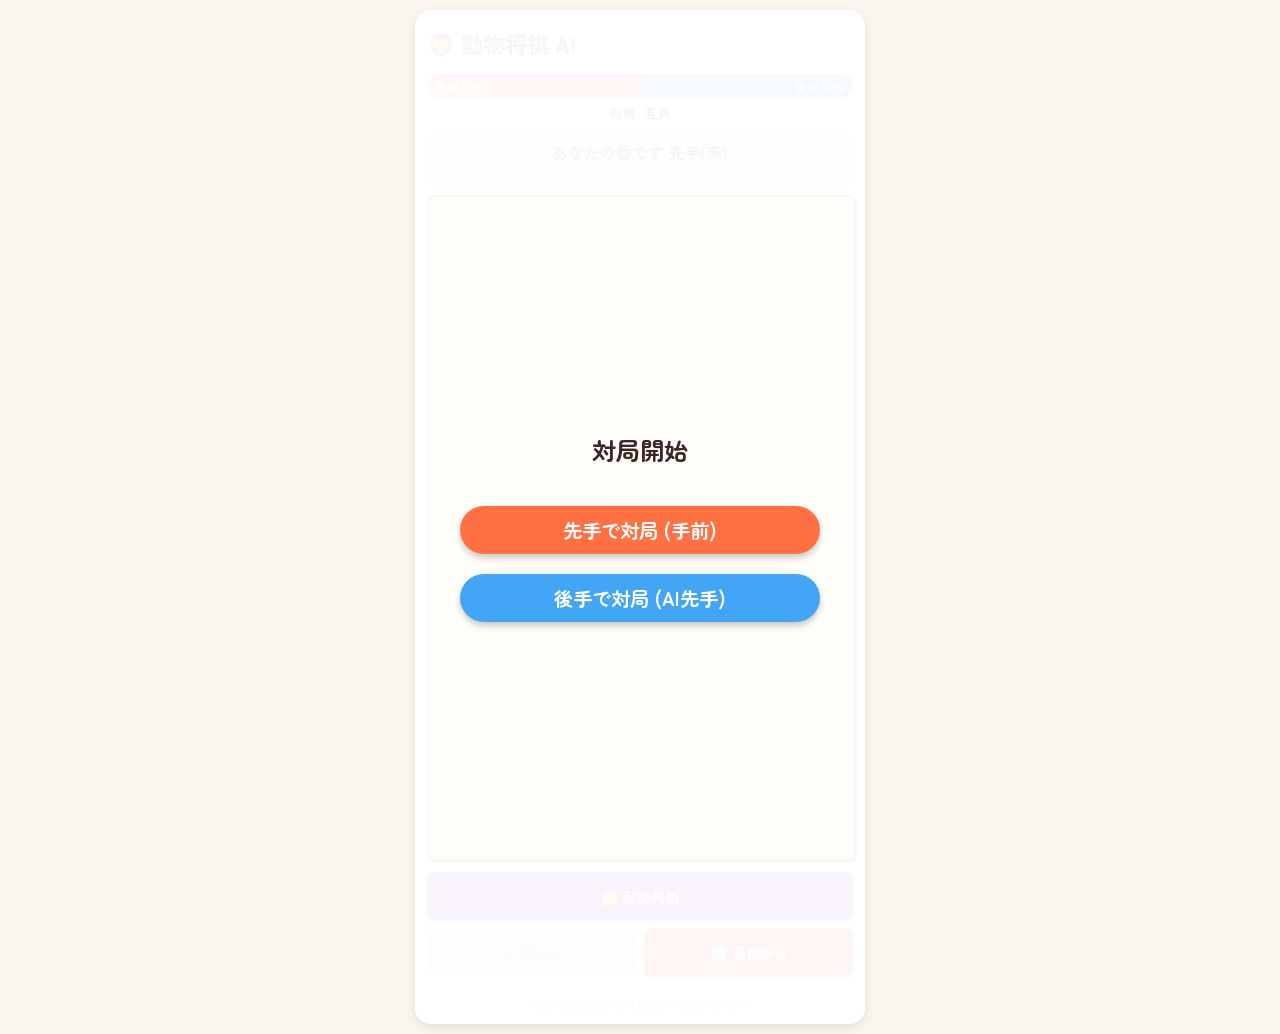
==== index.html @ 464c89fd "Rename doubutsu-shogi_v0 to index.html" ====
<!DOCTYPE html>
<html lang="ja">
<head>
    <meta charset="UTF-8">
    <meta name="viewport" content="width=device-width, initial-scale=1.0, maximum-scale=1.0, user-scalable=no">
    <title>動物将棋 AI (最適化版)</title>
    <link rel="preconnect" href="https://fonts.googleapis.com">
    <link rel="preconnect" href="https://fonts.gstatic.com" crossorigin>
    <link href="https://fonts.googleapis.com/css2?family=Zen+Maru+Gothic:wght@500;700&display=swap" rel="stylesheet">
    
    <style>
        :root {
            --bg-color: #faf7f0;
            --primary-color: #5d4037;
            --board-border: #8d6e63;
            --sente-color: #ff7043;
            --gote-color: #42a5f5;
        }

        body {
            font-family: 'Zen Maru Gothic', sans-serif;
            background-color: var(--bg-color);
            color: #3e2723;
            display: flex;
            flex-direction: column;
            align-items: center;
            justify-content: flex-start;
            min-height: 100vh;
            margin: 0;
            padding: 10px;
            box-sizing: border-box;
            user-select: none;
            -webkit-user-select: none;
            touch-action: manipulation;
            overscroll-behavior: none;
        }

        h1 {
            margin: 5px 0;
            font-size: 1.4rem;
            color: var(--primary-color);
            display: flex;
            align-items: center;
            gap: 0.5rem;
        }

        .app-container {
            position: relative;
            width: 100%;
            max-width: 450px;
            background: #fff;
            border-radius: 16px;
            box-shadow: 0 4px 12px rgba(0,0,0,0.1);
            padding: 12px;
            box-sizing: border-box;
            display: flex;
            flex-direction: column;
            gap: 10px;
        }

        /* スタート画面オーバーレイ */
        #start-screen {
            position: absolute;
            top: 0; left: 0; width: 100%; height: 100%;
            background: rgba(255, 255, 255, 0.95);
            z-index: 100;
            display: flex;
            flex-direction: column;
            align-items: center;
            justify-content: center;
            border-radius: 16px;
            gap: 20px;
        }
        .start-btn {
            width: 80%;
            padding: 15px;
            font-size: 1.2rem;
            border-radius: 30px;
            border: none;
            color: white;
            font-weight: bold;
            cursor: pointer;
            box-shadow: 0 4px 6px rgba(0,0,0,0.2);
            transition: transform 0.1s;
        }
        .start-btn:active { transform: scale(0.95); }
        .btn-sente { background: var(--sente-color); }
        .btn-gote { background: var(--gote-color); }

        /* 形勢バー */
        #eval-container {
            width: 100%; height: 24px; background: #eee;
            border-radius: 12px; overflow: hidden; display: flex;
            position: relative;
        }
        .eval-bar {
            height: 100%; display: flex; align-items: center;
            font-size: 0.75rem; font-weight: bold; color: #fff;
            transition: width 0.5s ease-out; padding: 0 8px;
            white-space: nowrap; overflow: hidden;
        }
        #bar-sente { background: var(--sente-color); width: 50%; justify-content: flex-start; }
        #bar-gote { background: var(--gote-color); width: 50%; justify-content: flex-end; }
        #eval-text { text-align: center; font-size: 0.85rem; font-weight: bold; color: var(--primary-color); margin-top: -5px; }

        /* ステータス */
        #status-box {
            background: #f5f5f5; padding: 6px; border-radius: 8px;
            text-align: center; border: 1px solid #e0e0e0;
        }
        #status-msg { font-size: 1rem; font-weight: bold; }
        #sub-msg { font-size: 0.75rem; color: #757575; min-height: 1.2em; }

        /* キャンバス */
        #canvas-wrapper {
            width: 100%;
            aspect-ratio: 450 / 700;
            position: relative;
            border-radius: 8px;
            overflow: hidden;
            border: 2px solid var(--board-border);
            background-color: #ffe082;
            touch-action: none;
        }
        canvas { width: 100%; height: 100%; display: block; touch-action: none; }

        /* コントロール */
        .controls { display: grid; grid-template-columns: 1fr 1fr; gap: 8px; }
        .controls-row { grid-column: 1 / -1; display: grid; grid-template-columns: 1fr 1fr; gap: 8px; }

        button {
            font-family: 'Zen Maru Gothic', sans-serif;
            border: none; border-radius: 8px; padding: 0; height: 48px;
            font-size: 0.9rem; font-weight: bold; color: white; cursor: pointer;
            box-shadow: 0 3px 0 rgba(0,0,0,0.2); transition: transform 0.1s;
            display: flex; align-items: center; justify-content: center;
        }
        button:active { transform: translateY(3px); box-shadow: none; }
        button:disabled { background-color: #cfd8dc !important; box-shadow: none !important; color: #90a4ae; cursor: not-allowed; transform: none; }

        .btn-analyze { background-color: #8e24aa; grid-column: 1 / -1; }
        .btn-undo { background-color: #00897b; }
        .btn-reset { background-color: #e53935; }
        .btn-turn { background-color: #fb8c00; }

        #footer { margin-top: 10px; font-size: 0.7rem; color: #9e9e9e; text-align: center; }
    </style>
</head>
<body>

<div class="app-container">
    <h1>🦁 動物将棋 AI</h1>

    <!-- スタート画面 -->
    <div id="start-screen">
        <h2>対局開始</h2>
        <button class="start-btn btn-sente" onclick="game.startGame(1)">先手で対局 (手前)</button>
        <button class="start-btn btn-gote" onclick="game.startGame(-1)">後手で対局 (AI先手)</button>
    </div>

    <!-- 形勢バー -->
    <div id="eval-container">
        <div id="bar-sente" class="eval-bar" style="width: 50%">先手 50%</div>
        <div id="bar-gote" class="eval-bar" style="width: 50%">後手 50%</div>
    </div>
    <div id="eval-text">形勢: 互角</div>

    <div id="status-box">
        <div id="status-msg">準備中...</div>
        <div id="sub-msg"></div>
    </div>

    <div id="canvas-wrapper">
        <canvas id="gameCanvas" width="450" height="700"></canvas>
    </div>

    <div class="controls">
        <button class="btn-analyze" id="btn-analyze" onclick="game.analyze()">🤔 形勢判断</button>
        <div class="controls-row">
            <button class="btn-undo" id="btn-undo" onclick="game.undo()">↩ 待った</button>
            <button class="btn-reset" id="btn-reset" onclick="game.showStartScreen()">🔄 最初から</button>
        </div>
    </div>

    <div id="footer">Optimaized Edition (TypedArray & Worker)</div>
</div>

<script>
/**
 * 動物将棋 AI & UI (Optimized Version)
 * - Uses Int8Array/Uint8Array for GameState to mimic C-like memory management.
 * - Runs MCTS in Web Worker.
 */

// --- 1. 定数・クラス定義 ---

const HIYOKO=1, KIRIN=2, ZOU=3, LION=4, NIWATORI=5;
const PIECE_NAMES = { 1: "ひ", 2: "き", 3: "ぞ", 4: "王", 5: "に" };
const PIECE_VALUES = { 1: 10, 2: 40, 3: 40, 4: 1000, 5: 50 };

// UI定数
const CELL_SIZE = 100;
const BOARD_OFFSET_X = 75;
const BOARD_OFFSET_Y = 150;
const COLORS = {
    SENTE_BASE: "#ff7043", SENTE_SHADOW: "#bf360c",
    GOTE_BASE: "#42a5f5", GOTE_SHADOW: "#0d47a1",
    BOARD_LIGHT: "#fff9c4", BOARD_DARK: "#fff176",
    SELECTED: "#ffee58", TEXT: "#3e2723"
};

// 駒の移動定義 (Staticに保持)
const DIRS = {
    1: [[-1, 0]], 
    2: [[-1, 0], [1, 0], [0, -1], [0, 1]],
    3: [[-1, -1], [-1, 1], [1, -1], [1, 1]],
    4: [[-1, -1], [-1, 0], [-1, 1], [0, -1], [0, 1], [1, -1], [1, 0], [1, 1]],
    5: [[-1, -1], [-1, 0], [-1, 1], [0, -1], [0, 1], [1, 0]]
};

class GameState {
    constructor(cloneSource = null) {
        if (cloneSource) {
            // 高速コピー: TypedArrayのsliceは高速
            this.board = cloneSource.board.slice(); 
            this.hands = cloneSource.hands.slice();
            this.turn = cloneSource.turn;
            this.moveCount = cloneSource.moveCount;
        } else {
            // 初期盤面
            this.board = new Int8Array([-2, -4, -3, 0, -1, 0, 0, 1, 0, 3, 4, 2]);
            // 持ち駒管理: Uint8Array(12)
            // index 1-5: 先手の駒(1-5)の枚数
            // index 7-11: 後手の駒(1-5)の枚数 (offset 6)
            this.hands = new Uint8Array(12); 
            this.turn = 1;
            this.moveCount = 0;
        }
    }

    clone() {
        return new GameState(this);
    }
    
    // UI互換用: 持ち駒をリスト形式で返す
    getHandsList(turn) {
        const list = [];
        const offset = turn === 1 ? 0 : 6;
        for (let k = 1; k <= 5; k++) {
            const count = this.hands[offset + k];
            for (let c = 0; c < count; c++) {
                list.push(k);
            }
        }
        return list;
    }

    getValidMoves() {
        const moves = [];
        const turn = this.turn;
        
        // 1. 盤上の駒の移動
        for (let i = 0; i < 12; i++) {
            const p = this.board[i];
            if (p * turn > 0) { // 自駒
                const kind = Math.abs(p);
                const dirs = DIRS[kind];
                for (let d of dirs) {
                    const r_dy = (turn === 1) ? d[0] : -d[0];
                    const r_dx = (turn === 1) ? d[1] : -d[1];
                    const cy = Math.floor(i / 3), cx = i % 3;
                    const ty = cy + r_dy, tx = cx + r_dx;
                    
                    if (ty >= 0 && ty < 4 && tx >= 0 && tx < 3) {
                        const ti = ty * 3 + tx;
                        const tp = this.board[ti];
                        if (tp === 0 || tp * turn < 0) { // 空 or 敵駒
                            let promote = false;
                            if (kind === HIYOKO) {
                                if ((turn === 1 && ty === 0) || (turn === -1 && ty === 3)) promote = true;
                            }
                            moves.push({ type: 'MOVE', src: i, dst: ti, promote: promote });
                        }
                    }
                }
            }
        }
        
        // 2. 持ち駒を打つ
        const offset = turn === 1 ? 0 : 6;
        let hasAnyHand = false;
        // まず持っている駒の種類を特定（ユニーク化不要）
        for (let k = 1; k <= 5; k++) {
            if (this.hands[offset + k] > 0) {
                // 空いているマスを探す
                for (let ei = 0; ei < 12; ei++) {
                    if (this.board[ei] === 0) {
                        // 禁じ手チェック
                        if (k === HIYOKO) {
                            const r = Math.floor(ei / 3);
                            if ((turn === 1 && r === 0) || (turn === -1 && r === 3)) continue;
                        }
                        moves.push({ type: 'DROP', src: k, dst: ei });
                    }
                }
            }
        }
        return moves;
    }

    makeMove(move) {
        const next = this.clone();
        const turn = next.turn;
        const myOffset = turn === 1 ? 0 : 6;
        
        if (move.type === 'MOVE') {
            const captured = next.board[move.dst];
            if (captured !== 0) {
                let k = Math.abs(captured);
                if (k === NIWATORI) k = HIYOKO;
                next.hands[myOffset + k]++; // 持ち駒追加
            }
            const p = next.board[move.src];
            next.board[move.dst] = move.promote ? (NIWATORI * turn) : p;
            next.board[move.src] = 0;
        } else {
            // DROP
            next.board[move.dst] = move.src * turn;
            next.hands[myOffset + move.src]--; // 持ち駒消費
        }
        
        next.turn *= -1;
        next.moveCount++;
        return next;
    }

    isGameOver() {
        // Int8Arrayにはincludesがないのでループ検索、またはArray.from不要の高速検索
        let sLion = -1, gLion = -1;
        for(let i=0; i<12; i++) {
            if (this.board[i] === 4) sLion = i;
            else if (this.board[i] === -4) gLion = i;
        }

        if (sLion === -1) return { over: true, winner: -1 };
        if (gLion === -1) return { over: true, winner: 1 };
        
        // トライルール判定
        if (sLion < 3) { // 先手トライ
            if (this.turn === 1) return { over: true, winner: 1 };
            if (!this.isAttacked(sLion, -1)) return { over: true, winner: 1 };
        }
        if (gLion >= 9) { // 後手トライ
            if (this.turn === -1) return { over: true, winner: -1 };
            if (!this.isAttacked(gLion, 1)) return { over: true, winner: -1 };
        }
        return { over: false, winner: 0 };
    }
    
    isAttacked(targetIdx, attackerTurn) {
        for (let i = 0; i < 12; i++) {
            const p = this.board[i];
            if (p * attackerTurn > 0) {
                const kind = Math.abs(p);
                const dirs = DIRS[kind];
                for (let d of dirs) {
                    const r_dy = (attackerTurn === 1) ? d[0] : -d[0];
                    const r_dx = (attackerTurn === 1) ? d[1] : -d[1];
                    const cy = Math.floor(i / 3), cx = i % 3;
                    const ty = cy + r_dy, tx = cx + r_dx;
                    if (ty >= 0 && ty < 4 && tx >= 0 && tx < 3) {
                        if ((ty * 3 + tx) === targetIdx) return true;
                    }
                }
            }
        }
        return false;
    }
}

class MCTSNode {
    constructor(state, parent=null, move=null) {
        this.state = state;
        this.parent = parent;
        this.move = move;
        this.children = [];
        this.wins = 0.0;
        this.visits = 0;
        this.untriedMoves = state.getValidMoves();
    }
    ucb(totalVisits) {
        if (this.visits === 0) return Infinity;
        return (this.wins / this.visits) + 1.41 * Math.sqrt(Math.log(totalVisits) / this.visits);
    }
}


// --- 2. Workerスクリプト ---
const WORKER_SCRIPT = `
// 定数
const HIYOKO=${HIYOKO}, KIRIN=${KIRIN}, ZOU=${ZOU}, LION=${LION}, NIWATORI=${NIWATORI};
const PIECE_VALUES = ${JSON.stringify(PIECE_VALUES)};
const DIRS = ${JSON.stringify(DIRS)};

// クラス定義埋め込み
${GameState.toString()}
${MCTSNode.toString()}

let currentSessionId = 0;

self.onmessage = function(e) {
    const data = e.data;
    if (data.type === 'START') {
        const { rootBoard, rootHands, rootTurn, durationSec, sessionId } = data;
        currentSessionId = sessionId;
        
        const rootState = new GameState();
        rootState.board = rootBoard; // TypedArrayはtransferable対応なら速いが、コピーでも十分
        rootState.hands = rootHands;
        rootState.turn = rootTurn;
        
        search(rootState, durationSec, sessionId);
    } else if (data.type === 'CANCEL') {
        currentSessionId = -1;
    }
};

function search(rootState, durationSec, sessionId) {
    try {
        const root = new MCTSNode(rootState);
        const startTime = performance.now();
        const endTime = startTime + durationSec * 1000;
        let sims = 0;

        function runLoop() {
            if (currentSessionId !== sessionId) return;

            const now = performance.now();
            if (now >= endTime) {
                finalize(root, sims);
                return;
            }

            const BATCH_SIZE = 500; 
            for(let i=0; i<BATCH_SIZE; i++) {
                step(root);
                sims++;
            }

            if (sims % 5000 === 0) {
                self.postMessage({ type: 'PROGRESS', sims });
            }
            setTimeout(runLoop, 0);
        }
        runLoop();

    } catch (e) {
        self.postMessage({ type: 'ERROR', msg: e.toString() });
    }
}

function step(root) {
    let node = root;
    // Selection
    while (node.untriedMoves.length === 0 && node.children.length > 0) {
        let best = node.children[0], maxUcb = -Infinity;
        const total = node.visits;
        for (let c of node.children) {
            const u = c.ucb(total);
            if (u > maxUcb) { maxUcb = u; best = c; }
        }
        node = best;
    }
    // Expansion
    if (node.untriedMoves.length > 0 && !node.state.isGameOver().over) {
        const idx = Math.floor(Math.random() * node.untriedMoves.length);
        const move = node.untriedMoves.splice(idx, 1)[0];
        const nextState = node.state.makeMove(move);
        const child = new MCTSNode(nextState, node, move);
        node.children.push(child);
        node = child;
    }
    // Simulation
    let curr = node.state.clone();
    let winner = 0;
    
    // シミュレーション高速化: オブジェクト生成を避ける
    for (let i = 0; i < 80; i++) {
        const res = curr.isGameOver();
        if (res.over) { winner = res.winner; break; }
        
        const moves = curr.getValidMoves();
        if (moves.length === 0) { winner = 0; break; }
        
        let bestM = moves[0];
        // 簡易評価による重み付け
        let candidates = [];
        let totalW = 0;
        
        for (let j = 0; j < moves.length; j++) {
            const m = moves[j];
            let w = 10;
            if (m.type === 'MOVE') {
                const target = curr.board[m.dst];
                if (target !== 0) w += PIECE_VALUES[Math.abs(target)];
                // トライ
                if (Math.abs(curr.board[m.src]) === LION) {
                     const ty = Math.floor(m.dst/3);
                     if ((curr.turn === 1 && ty === 0) || (curr.turn === -1 && ty === 3)) w += 2000;
                }
            }
            candidates.push({m, w});
            totalW += w;
        }

        let r = Math.random() * totalW;
        for (let c of candidates) {
            r -= c.w;
            if (r <= 0) {
                bestM = c.m;
                break;
            }
        }
        curr = curr.makeMove(bestM);
    }
    
    // Backpropagation
    let bp = node;
    while (bp) {
        bp.visits++;
        if (bp.parent) {
            const pTurn = bp.parent.state.turn;
            let reward = (winner === pTurn) ? 1.0 : (winner === 0 ? 0.5 : 0);
            bp.wins += reward;
        }
        bp = bp.parent;
    }
}

function finalize(root, sims) {
    let bestNode = null, maxV = -1, bestRate = 0.5;
    if (root.children) {
        for (let c of root.children) {
            if (c.visits > maxV) { maxV = c.visits; bestNode = c; bestRate = c.wins/c.visits; }
        }
    }
    self.postMessage({ 
        type: 'FINISH', 
        move: bestNode ? bestNode.move : null, 
        sims, 
        winRate: bestRate, 
        turn: root.state.turn 
    });
}
`;


// --- 3. Worker Manager ---
class WorkerAI {
    constructor() {
        const blob = new Blob([WORKER_SCRIPT], { type: "text/javascript" });
        this.worker = new Worker(URL.createObjectURL(blob));
        
        this.onProgress = null;
        this.onFinish = null;
        this.sessionId = 0;

        this.worker.onmessage = (e) => {
            const data = e.data;
            if (data.type === 'PROGRESS') {
                if (this.onProgress) this.onProgress(data.sims);
            } else if (data.type === 'FINISH') {
                if (this.onFinish) this.onFinish(data);
            } else if (data.type === 'ERROR') {
                console.error("Worker Error:", data.msg);
                if (this.onFinish) this.onFinish({ move: null, winRate: 0.5 });
            }
        };
    }

    search(gameState, durationSec, sessionId, onProgress, onFinish) {
        this.sessionId = sessionId;
        this.onProgress = onProgress;
        this.onFinish = onFinish;
        
        // Structured CloneでTypedArrayも効率的に転送
        const payload = {
            type: 'START',
            rootBoard: gameState.board,
            rootHands: gameState.hands,
            rootTurn: gameState.turn,
            durationSec: durationSec,
            sessionId: sessionId
        };
        this.worker.postMessage(payload);
    }

    cancel() {
        this.worker.postMessage({ type: 'CANCEL' });
    }
}

// --- 4. Main App ---
class App {
    constructor() {
        this.canvas = document.getElementById("gameCanvas");
        this.ctx = this.canvas.getContext("2d");
        this.statusEl = document.getElementById("status-msg");
        this.subMsgEl = document.getElementById("sub-msg");
        this.barSente = document.getElementById("bar-sente");
        this.barGote = document.getElementById("bar-gote");
        this.evalText = document.getElementById("eval-text");
        this.startScreen = document.getElementById("start-screen");

        this.ai = new WorkerAI();
        this.sessionId = 0;

        this.humanTurn = 1;
        this.gameState = new GameState();
        this.history = [];
        this.selected = null;
        this.isAiThinking = false;
        this.isAnalyzing = false;

        this.canvas.addEventListener("pointerdown", e => {
            e.preventDefault();
            this.handleInput(e);
        }, { passive: false });

        this.showStartScreen();
    }

    showStartScreen() {
        this.startScreen.style.display = "flex";
        this.ai.cancel();
        this.isAiThinking = false;
        this.isAnalyzing = false;
        this.updateStatus();
    }

    startGame(hTurn) {
        this.startScreen.style.display = "none";
        this.sessionId++;
        this.humanTurn = hTurn;
        this.gameState = new GameState();
        this.history = [];
        this.selected = null;
        this.isAiThinking = false;
        this.isAnalyzing = false;
        
        this.updateEval(0.5, 1);
        this.updateStatus();
        this.subMsgEl.innerText = "";
        this.draw();

        if (this.gameState.turn !== this.humanTurn) {
            this.startAi();
        }
    }

    handleInput(e) {
        if (this.isAiThinking || this.isAnalyzing || this.gameState.turn !== this.humanTurn) return;

        const rect = this.canvas.getBoundingClientRect();
        if (!rect || rect.width === 0) return;

        const scaleX = this.canvas.width / rect.width;
        const scaleY = this.canvas.height / rect.height;
        const ex = (e.clientX - rect.left) * scaleX;
        const ey = (e.clientY - rect.top) * scaleY;

        // Hand
        if (ey >= 580 && ey <= 650) {
            const hIdx = Math.floor((ex - 50) / 65);
            // UI用にリスト形式で取得
            const handsList = this.gameState.getHandsList(this.humanTurn);
            if (hIdx >= 0 && hIdx < handsList.length) {
                this.selected = { type: 'HAND', idx: hIdx, kind: handsList[hIdx] };
                this.draw();
                return;
            }
        }
        // Board
        const cDisp = Math.floor((ex - BOARD_OFFSET_X) / CELL_SIZE);
        const rDisp = Math.floor((ey - BOARD_OFFSET_Y) / CELL_SIZE);
        if (cDisp >= 0 && cDisp < 3 && rDisp >= 0 && rDisp < 4) {
            const logic = this.invTrans(rDisp, cDisp);
            const idx = logic.r * 3 + logic.c;
            const p = this.gameState.board[idx];

            if (p * this.humanTurn > 0) {
                this.selected = { type: 'BOARD', idx: idx, kind: Math.abs(p) };
                this.draw();
                return;
            }
            if (this.selected) {
                const move = this.getLegalMove(this.selected, idx);
                if (move) {
                    this.executeMove(move);
                } else {
                    this.selected = null;
                    this.draw();
                }
            }
        } else {
            this.selected = null;
            this.draw();
        }
    }

    getLegalMove(sel, dstIdx) {
        const moves = this.gameState.getValidMoves();
        if (sel.type === 'BOARD') {
            const pMove = moves.find(m => m.type==='MOVE' && m.src===sel.idx && m.dst===dstIdx && m.promote);
            if (pMove) return pMove;
            return moves.find(m => m.type==='MOVE' && m.src===sel.idx && m.dst===dstIdx && !m.promote);
        } else {
            return moves.find(m => m.type==='DROP' && m.src===sel.kind && m.dst===dstIdx);
        }
    }

    executeMove(move) {
        this.history.push(this.gameState.clone());
        this.gameState = this.gameState.makeMove(move);
        this.selected = null;
        this.draw();

        const over = this.gameState.isGameOver();
        if (over.over) {
            this.endGame(over.winner);
            return;
        }
        this.updateStatus();
        if (this.gameState.turn !== this.humanTurn) {
            this.startAi();
        }
    }

    startAi() {
        this.isAiThinking = true;
        this.updateStatus();
        const mySessionId = this.sessionId;
        
        this.ai.search(this.gameState, 5.0, mySessionId,
            (sims) => { 
                if(this.sessionId === mySessionId) this.subMsgEl.innerText = `読み筋: ${sims.toLocaleString()}手`; 
            },
            (res) => { 
                if(this.sessionId === mySessionId) this.onAiFinish(res); 
            }
        );
    }

    onAiFinish(res) {
        this.isAiThinking = false;
        this.updateEval(res.winRate, res.turn);
        
        if (!res.move) {
            alert("AIが手を生成できませんでした（投了）");
            this.updateStatus();
            return;
        }
        
        this.history.push(this.gameState.clone());
        this.gameState = this.gameState.makeMove(res.move);
        this.draw();
        
        const over = this.gameState.isGameOver();
        if (over.over) {
            this.endGame(over.winner);
        } else {
            this.updateStatus();
        }
    }

    analyze() {
        if (this.isAiThinking || this.isAnalyzing) return;
        this.isAnalyzing = true;
        this.updateStatus();
        const mySessionId = this.sessionId;
        
        this.ai.search(this.gameState, 3.0, mySessionId,
            (sims) => { if(this.sessionId === mySessionId) this.subMsgEl.innerText = `解析中: ${sims.toLocaleString()}`; },
            (res) => {
                if(this.sessionId === mySessionId) {
                    this.updateEval(res.winRate, res.turn);
                    this.isAnalyzing = false;
                    this.subMsgEl.innerText = `解析完了`;
                    this.updateStatus();
                }
            }
        );
    }

    undo() {
        if (this.isAiThinking || this.isAnalyzing || this.history.length === 0) return;
        this.ai.cancel();
        
        if (this.history.length >= 2) {
            this.history.pop();
            this.gameState = this.history.pop();
        } else if (this.history.length === 1) {
            this.gameState = this.history.pop();
        }
        this.selected = null;
        this.draw();
        
        if (this.gameState.turn !== this.humanTurn) {
            this.startAi();
        } else {
            this.isAiThinking = false;
            this.isAnalyzing = false;
            this.updateStatus();
            this.subMsgEl.innerText = "待ったしました";
        }
    }

    switchTurn() {
        if(confirm("手番を交代してリセットしますか？")) {
            this.startGame(this.humanTurn * -1);
        }
    }

    endGame(winner) {
        const msg = (winner === this.humanTurn) ? "あなたの勝ち！🎉" : "AIの勝ち...🤖";
        setTimeout(() => alert(msg), 100);
        this.statusEl.innerText = `終了: ${msg}`;
        this.isAiThinking = false;
        this.isAnalyzing = false;
        this.updateButtons();
    }

    updateStatus() {
        const t = this.humanTurn===1 ? "先手(赤)" : "後手(青)";
        if (this.isAiThinking) {
            this.statusEl.innerText = "AI思考中...";
            this.statusEl.style.color = "#e57373";
        } else if (this.isAnalyzing) {
            this.statusEl.innerText = "形勢判断中...";
            this.statusEl.style.color = "#ab47bc";
        } else {
            this.statusEl.innerText = `あなたの番です ${t}`;
            this.statusEl.style.color = "#333";
        }
        this.updateButtons();
    }

    updateButtons() {
        const d = this.isAiThinking || this.isAnalyzing;
        document.getElementById("btn-undo").disabled = d || this.history.length === 0;
        document.getElementById("btn-reset").disabled = d;
        document.getElementById("btn-analyze").disabled = d || (this.gameState.turn !== this.humanTurn);
    }

    updateEval(rate, turnFrom) {
        let sRate = (turnFrom === 1) ? rate : (1.0 - rate);
        let sPer = Math.round(sRate * 100);
        this.barSente.style.width = `${sPer}%`;
        this.barGote.style.width = `${100 - sPer}%`;
        this.barSente.innerText = `先手 ${sPer}%`;
        this.barGote.innerText = `後手 ${100-sPer}%`;
        
        let txt = "互角";
        if (sPer >= 60) txt = "先手優勢";
        else if (sPer <= 40) txt = "後手優勢";
        else if (sPer >= 53) txt = "先手有利";
        else if (sPer <= 47) txt = "後手有利";
        this.evalText.innerText = `形勢: ${txt}`;
    }

    getViewFlip() { return this.humanTurn === -1; }
    trans(r, c) { return this.getViewFlip() ? { r: 3-r, c: 2-c } : { r: r, c: c }; }
    invTrans(r, c) { return this.getViewFlip() ? { r: 3-r, c: 2-c } : { r: r, c: c }; }

    draw() {
        const ctx = this.ctx;
        ctx.clearRect(0, 0, this.canvas.width, this.canvas.height);
        
        for(let r=0; r<4; r++){
            for(let c=0; c<3; c++){
                const x = BOARD_OFFSET_X + c*CELL_SIZE;
                const y = BOARD_OFFSET_Y + r*CELL_SIZE;
                const isDark = (r+c)%2===1;
                ctx.fillStyle = isDark ? COLORS.BOARD_DARK : COLORS.BOARD_LIGHT;
                ctx.fillRect(x,y,CELL_SIZE,CELL_SIZE);
                ctx.strokeStyle = "#8d6e63"; ctx.lineWidth=1;
                ctx.strokeRect(x,y,CELL_SIZE,CELL_SIZE);
            }
        }

        ctx.font = "bold 34px 'Zen Maru Gothic', sans-serif";
        ctx.textAlign = "center";
        ctx.textBaseline = "middle";

        for(let i=0; i<12; i++){
            const p = this.gameState.board[i];
            if(p===0) continue;
            
            const r = Math.floor(i/3);
            const c = i%3;
            const tr = this.trans(r, c);
            const x = BOARD_OFFSET_X + tr.c*CELL_SIZE;
            const y = BOARD_OFFSET_Y + tr.r*CELL_SIZE;
            
            const kind = Math.abs(p);
            const isMy = (p*this.humanTurn > 0);
            const isSentePiece = (p > 0);
            
            let col = isMy ? COLORS.SENTE_BASE : COLORS.GOTE_BASE;
            let shd = isMy ? COLORS.SENTE_SHADOW : COLORS.GOTE_SHADOW;
            if(this.selected && this.selected.type==='BOARD' && this.selected.idx===i){
                col = COLORS.SELECTED; shd = "#fbc02d";
            }
            let isReversed = !isSentePiece; 
            if (this.getViewFlip()) isReversed = !isReversed;

            this.drawKomaShape(x, y, CELL_SIZE, isReversed, col, shd, kind, isMy, isSentePiece);
        }
        
        // UI向けにリスト形式に変換して描画
        const goteHands = this.gameState.getHandsList(-1*this.humanTurn);
        const senteHands = this.gameState.getHandsList(this.humanTurn);
        this.drawHand(goteHands, 50, 40, false);
        this.drawHand(senteHands, 50, 580, true);
    }

    drawKomaShape(x, y, size, isReversed, col, shd, kind, isMy, isSentePiece) {
        const ctx = this.ctx;
        const w=size; const h=size; const cx=x+w/2; const cy=y+h/2;
        ctx.save();
        ctx.translate(cx, cy);
        if (isReversed) ctx.rotate(Math.PI);
        ctx.translate(-cx, -cy);

        ctx.beginPath();
        ctx.moveTo(cx, y+8); ctx.lineTo(x+w-8, y+28); ctx.lineTo(x+w-12, y+h-8);
        ctx.lineTo(x+12, y+h-8); ctx.lineTo(x+8, y+28); ctx.closePath();
        ctx.fillStyle = shd; ctx.save(); ctx.translate(0, 4); ctx.fill(); ctx.restore();
        const grad = ctx.createLinearGradient(x, y, x, y+h);
        grad.addColorStop(0, col); grad.addColorStop(1, col);
        ctx.fillStyle = grad; ctx.fill();
        ctx.lineWidth=1; ctx.strokeStyle="rgba(0,0,0,0.2)"; ctx.stroke();

        const dirs = DIRS[kind];
        if (dirs) {
            for(let d of dirs) {
                let dy = d[0]; let dx = d[1];
                let ox = dx * 30; let oy = dy * 30;
                if(dy===-1 && dx===-1){ox=-22;oy=-18;}
                if(dy===-1 && dx===1){ox=22;oy=-18;}
                if(dy===-1 && dx===0){oy=-30;}
                if(dy===0){ox=dx*28;}
                if(dy===1 && Math.abs(dx)===1){ox=dx*22;oy=28;}
                if(dy===1 && dx===0){oy=30;}

                ctx.beginPath();
                ctx.arc(cx+ox, cy+oy, 4, 0, Math.PI*2);
                ctx.fillStyle = isMy ? "rgba(183,28,28,0.7)" : "rgba(13,71,161,0.7)";
                ctx.fill();
            }
        }

        if (isReversed) { ctx.rotate(Math.PI); }
        ctx.restore();

        ctx.save();
        ctx.font = "bold 34px 'Zen Maru Gothic', sans-serif";
        ctx.textAlign = "center"; ctx.textBaseline = "middle";
        ctx.fillStyle = COLORS.TEXT;
        ctx.fillText(PIECE_NAMES[kind], cx, cy+8);
        ctx.restore();
    }

    drawHand(list, sx, sy, isMine) {
        this.ctx.textAlign = "left";
        this.ctx.fillStyle = COLORS.TEXT;
        this.ctx.font = "bold 16px 'Zen Maru Gothic', sans-serif";
        this.ctx.fillText(isMine?"自分(手前)":"AI(奥)", sx, sy-10);
        for(let i=0; i<list.length; i++){
            const k = list[i];
            const x = sx + i*65;
            let col = isMine ? COLORS.SENTE_BASE : COLORS.GOTE_BASE;
            let shd = isMine ? COLORS.SENTE_SHADOW : COLORS.GOTE_SHADOW;
            if(isMine && this.selected && this.selected.type==='HAND' && this.selected.idx===i){
                col = COLORS.SELECTED; shd = "#fbc02d";
            }
            this.drawKomaShape(x, sy, 50, false, col, shd, k, isMine, true);
        }
    }
}

window.addEventListener("load", () => {
    window.game = new App();
});
</script>
</body>
</html>
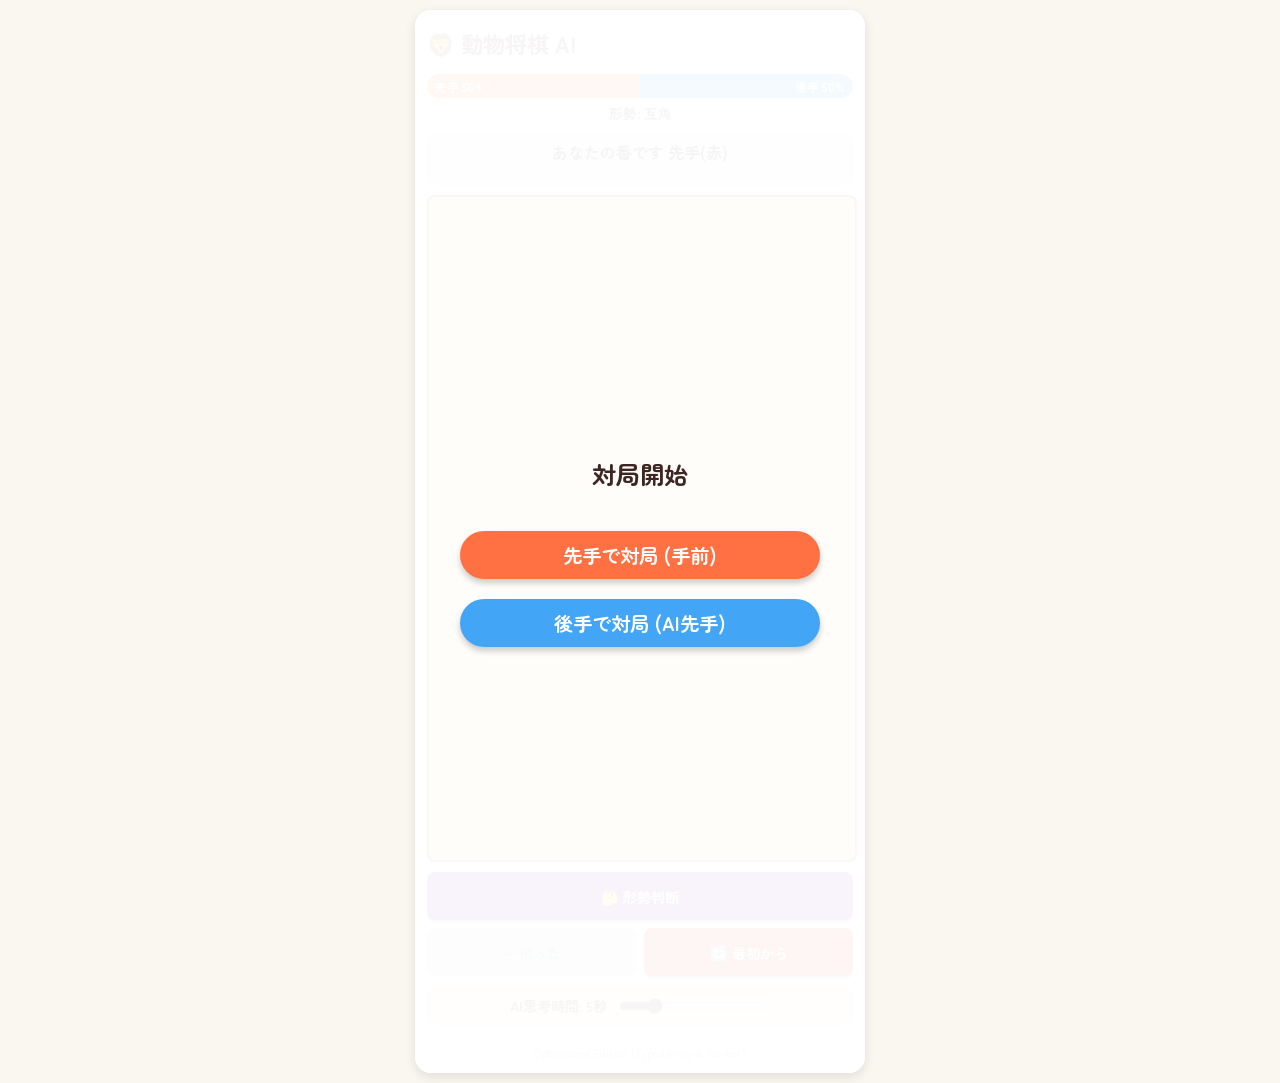
==== commit 59583615: "Update title and add AI thinking time settings Added a settings box for AI thinking time adjustment." ====
--- a/index.html
+++ b/index.html
@@ -3,7 +3,7 @@
 <head>
     <meta charset="UTF-8">
     <meta name="viewport" content="width=device-width, initial-scale=1.0, maximum-scale=1.0, user-scalable=no">
-    <title>動物将棋 AI (最適化版)</title>
+    <title>動物将棋 AI (ver1.2)</title>
     <link rel="preconnect" href="https://fonts.googleapis.com">
     <link rel="preconnect" href="https://fonts.gstatic.com" crossorigin>
     <link href="https://fonts.googleapis.com/css2?family=Zen+Maru+Gothic:wght@500;700&display=swap" rel="stylesheet">
@@ -143,6 +143,28 @@
         .btn-reset { background-color: #e53935; }
         .btn-turn { background-color: #fb8c00; }
 
+        /* 追加: 設定ボックス */
+        #settings-box {
+            background: #fff3e0;
+            padding: 8px 12px;
+            border-radius: 8px;
+            text-align: center;
+            border: 1px solid #ffe0b2;
+            display: flex;
+            align-items: center;
+            justify-content: center;
+            gap: 10px;
+            font-size: 0.9rem;
+            color: var(--primary-color);
+            font-weight: bold;
+        }
+        #settings-box input[type=range] {
+            flex: 1;
+            max-width: 150px;
+            cursor: pointer;
+            accent-color: var(--primary-color);
+        }
+
         #footer { margin-top: 10px; font-size: 0.7rem; color: #9e9e9e; text-align: center; }
     </style>
 </head>
@@ -180,6 +202,12 @@
             <button class="btn-undo" id="btn-undo" onclick="game.undo()">↩ 待った</button>
             <button class="btn-reset" id="btn-reset" onclick="game.showStartScreen()">🔄 最初から</button>
         </div>
+    </div>
+
+    <!-- 追加: 思考時間設定 -->
+    <div id="settings-box">
+        <label for="ai-time">AI思考時間: <span id="ai-time-val">5</span>秒</label>
+        <input type="range" id="ai-time" min="1" max="20" step="1" value="5">
     </div>
 
     <div id="footer">Optimaized Edition (TypedArray & Worker)</div>
@@ -612,6 +640,15 @@
         this.evalText = document.getElementById("eval-text");
         this.startScreen = document.getElementById("start-screen");
 
+        // 追加: 設定要素
+        this.timeSlider = document.getElementById("ai-time");
+        this.timeVal = document.getElementById("ai-time-val");
+
+        // スライダーのイベントリスナー
+        this.timeSlider.addEventListener("input", (e) => {
+            this.timeVal.innerText = e.target.value;
+        });
+
         this.ai = new WorkerAI();
         this.sessionId = 0;
 
@@ -741,7 +778,10 @@
         this.updateStatus();
         const mySessionId = this.sessionId;
         
-        this.ai.search(this.gameState, 5.0, mySessionId,
+        // スライダーから思考時間を取得
+        const duration = parseFloat(this.timeSlider.value);
+        
+        this.ai.search(this.gameState, duration, mySessionId,
             (sims) => { 
                 if(this.sessionId === mySessionId) this.subMsgEl.innerText = `読み筋: ${sims.toLocaleString()}手`; 
             },
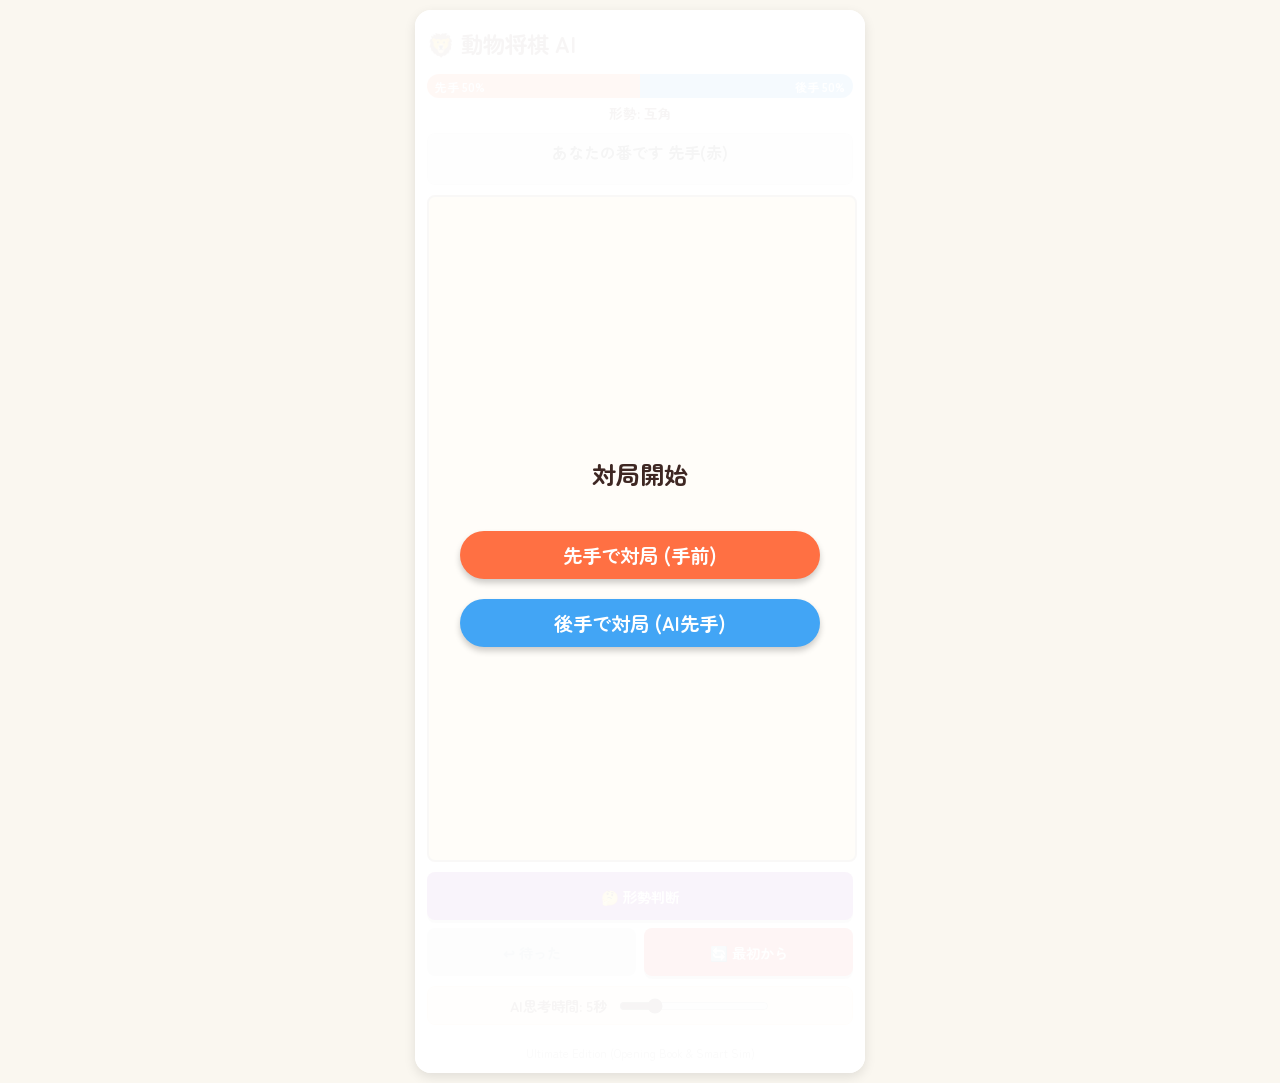
==== commit cd419510: "Update title and version to ver1.3" ====
--- a/index.html
+++ b/index.html
@@ -3,7 +3,7 @@
 <head>
     <meta charset="UTF-8">
     <meta name="viewport" content="width=device-width, initial-scale=1.0, maximum-scale=1.0, user-scalable=no">
-    <title>動物将棋 AI (ver1.2)</title>
+    <title>動物将棋 AI (ver1.3)</title>
     <link rel="preconnect" href="https://fonts.googleapis.com">
     <link rel="preconnect" href="https://fonts.gstatic.com" crossorigin>
     <link href="https://fonts.googleapis.com/css2?family=Zen+Maru+Gothic:wght@500;700&display=swap" rel="stylesheet">
@@ -143,7 +143,7 @@
         .btn-reset { background-color: #e53935; }
         .btn-turn { background-color: #fb8c00; }
 
-        /* 追加: 設定ボックス */
+        /* 設定ボックス */
         #settings-box {
             background: #fff3e0;
             padding: 8px 12px;
@@ -204,20 +204,22 @@
         </div>
     </div>
 
-    <!-- 追加: 思考時間設定 -->
+    <!-- 思考時間設定 -->
     <div id="settings-box">
         <label for="ai-time">AI思考時間: <span id="ai-time-val">5</span>秒</label>
         <input type="range" id="ai-time" min="1" max="20" step="1" value="5">
     </div>
 
-    <div id="footer">Optimaized Edition (TypedArray & Worker)</div>
+    <div id="footer">Ultimate Edition (Opening Book & Smart Sim)</div>
 </div>
 
 <script>
 /**
- * 動物将棋 AI & UI (Optimized Version)
+ * 動物将棋 AI & UI (Ultimate Version)
  * - Uses Int8Array/Uint8Array for GameState to mimic C-like memory management.
  * - Runs MCTS in Web Worker.
+ * - Enhanced Simulation Policy: Prioritizes winning moves (Capture Lion / Try) immediately.
+ * - [NEW] Opening Book: Uses predefined best moves for opening positions.
  */
 
 // --- 1. 定数・クラス定義 ---
@@ -249,17 +251,12 @@
 class GameState {
     constructor(cloneSource = null) {
         if (cloneSource) {
-            // 高速コピー: TypedArrayのsliceは高速
             this.board = cloneSource.board.slice(); 
             this.hands = cloneSource.hands.slice();
             this.turn = cloneSource.turn;
             this.moveCount = cloneSource.moveCount;
         } else {
-            // 初期盤面
             this.board = new Int8Array([-2, -4, -3, 0, -1, 0, 0, 1, 0, 3, 4, 2]);
-            // 持ち駒管理: Uint8Array(12)
-            // index 1-5: 先手の駒(1-5)の枚数
-            // index 7-11: 後手の駒(1-5)の枚数 (offset 6)
             this.hands = new Uint8Array(12); 
             this.turn = 1;
             this.moveCount = 0;
@@ -270,7 +267,6 @@
         return new GameState(this);
     }
     
-    // UI互換用: 持ち駒をリスト形式で返す
     getHandsList(turn) {
         const list = [];
         const offset = turn === 1 ? 0 : 6;
@@ -316,14 +312,10 @@
         
         // 2. 持ち駒を打つ
         const offset = turn === 1 ? 0 : 6;
-        let hasAnyHand = false;
-        // まず持っている駒の種類を特定（ユニーク化不要）
         for (let k = 1; k <= 5; k++) {
             if (this.hands[offset + k] > 0) {
-                // 空いているマスを探す
                 for (let ei = 0; ei < 12; ei++) {
                     if (this.board[ei] === 0) {
-                        // 禁じ手チェック
                         if (k === HIYOKO) {
                             const r = Math.floor(ei / 3);
                             if ((turn === 1 && r === 0) || (turn === -1 && r === 3)) continue;
@@ -346,15 +338,14 @@
             if (captured !== 0) {
                 let k = Math.abs(captured);
                 if (k === NIWATORI) k = HIYOKO;
-                next.hands[myOffset + k]++; // 持ち駒追加
+                next.hands[myOffset + k]++;
             }
             const p = next.board[move.src];
             next.board[move.dst] = move.promote ? (NIWATORI * turn) : p;
             next.board[move.src] = 0;
         } else {
-            // DROP
             next.board[move.dst] = move.src * turn;
-            next.hands[myOffset + move.src]--; // 持ち駒消費
+            next.hands[myOffset + move.src]--;
         }
         
         next.turn *= -1;
@@ -363,7 +354,6 @@
     }
 
     isGameOver() {
-        // Int8Arrayにはincludesがないのでループ検索、またはArray.from不要の高速検索
         let sLion = -1, gLion = -1;
         for(let i=0; i<12; i++) {
             if (this.board[i] === 4) sLion = i;
@@ -374,11 +364,11 @@
         if (gLion === -1) return { over: true, winner: 1 };
         
         // トライルール判定
-        if (sLion < 3) { // 先手トライ
+        if (sLion < 3) {
             if (this.turn === 1) return { over: true, winner: 1 };
             if (!this.isAttacked(sLion, -1)) return { over: true, winner: 1 };
         }
-        if (gLion >= 9) { // 後手トライ
+        if (gLion >= 9) {
             if (this.turn === -1) return { over: true, winner: -1 };
             if (!this.isAttacked(gLion, 1)) return { over: true, winner: -1 };
         }
@@ -423,13 +413,30 @@
 }
 
 
-// --- 2. Workerスクリプト ---
+// --- 2. Workerスクリプト (Brain) ---
 const WORKER_SCRIPT = `
 // 定数
 const HIYOKO=${HIYOKO}, KIRIN=${KIRIN}, ZOU=${ZOU}, LION=${LION}, NIWATORI=${NIWATORI};
 const PIECE_VALUES = ${JSON.stringify(PIECE_VALUES)};
 const DIRS = ${JSON.stringify(DIRS)};
 
+// 定石データ (Opening Book)
+// キー: "boardString|turn"
+// 手: { type: 'MOVE'|'DROP', src: val, dst: val, promote: bool }
+const OPENING_BOOK = {
+    // 1. 初期配置 (先手番) -> 定石: C0キリンをC1へ (11->8)
+    "-2,-4,-3,0,-1,0,0,1,0,3,4,2|1": { type: 'MOVE', src: 11, dst: 8, promote: false },
+
+    // 2. 初期配置で先手がヒヨコを突っ込んできた場合 (B1->B2) -> 悪手咎め: 後手キリンで取る (0->4)
+    "-2,-4,-3,0,1,0,0,0,0,3,4,2|-1": { type: 'MOVE', src: 0, dst: 4, promote: false },
+    
+    // 3. 初期配置で先手がキリンを上げた後 (定石進行) -> 後手もキリンを上げる (0->3) が一般的
+    "-2,-4,-3,0,-1,0,0,1,2,3,4,0|-1": { type: 'MOVE', src: 0, dst: 3, promote: false },
+
+    // 4. 初期配置で先手がゾウを上げた場合 (9->6) -> 後手はゾウを上げる (2->5)
+    "-2,-4,-3,0,-1,0,3,1,0,0,4,2|-1": { type: 'MOVE', src: 2, dst: 5, promote: false }
+};
+
 // クラス定義埋め込み
 ${GameState.toString()}
 ${MCTSNode.toString()}
@@ -443,10 +450,25 @@
         currentSessionId = sessionId;
         
         const rootState = new GameState();
-        rootState.board = rootBoard; // TypedArrayはtransferable対応なら速いが、コピーでも十分
+        rootState.board = rootBoard;
         rootState.hands = rootHands;
         rootState.turn = rootTurn;
         
+        // --- 定石チェック ---
+        const boardKey = rootState.board.toString() + "|" + rootState.turn;
+        if (OPENING_BOOK[boardKey]) {
+            const bookMove = OPENING_BOOK[boardKey];
+            // 定石がある場合は思考時間ゼロで即答
+            self.postMessage({ 
+                type: 'FINISH', 
+                move: bookMove, 
+                sims: 9999, // 定石使用を示すダミー値
+                winRate: 0.55, 
+                turn: rootState.turn 
+            });
+            return;
+        }
+
         search(rootState, durationSec, sessionId);
     } else if (data.type === 'CANCEL') {
         currentSessionId = -1;
@@ -469,7 +491,7 @@
                 return;
             }
 
-            const BATCH_SIZE = 500; 
+            const BATCH_SIZE = 1000;
             for(let i=0; i<BATCH_SIZE; i++) {
                 step(root);
                 sims++;
@@ -508,20 +530,46 @@
         node.children.push(child);
         node = child;
     }
-    // Simulation
+    // Simulation (Playout)
     let curr = node.state.clone();
     let winner = 0;
     
-    // シミュレーション高速化: オブジェクト生成を避ける
-    for (let i = 0; i < 80; i++) {
+    // シミュレーション深さを1.5倍に強化 (80 -> 120)
+    for (let i = 0; i < 120; i++) {
         const res = curr.isGameOver();
         if (res.over) { winner = res.winner; break; }
         
         const moves = curr.getValidMoves();
         if (moves.length === 0) { winner = 0; break; }
         
+        // ★強化ロジック: 必勝手（王取り、トライ）があれば即決
+        let winningMove = null;
+        for (let j = 0; j < moves.length; j++) {
+            const m = moves[j];
+            if (m.type === 'MOVE') {
+                // 1. 王を取れるなら取る (Absolute Priority)
+                if (Math.abs(curr.board[m.dst]) === LION) {
+                    winningMove = m;
+                    break;
+                }
+                // 2. トライできるならする (High Priority)
+                if (Math.abs(curr.board[m.src]) === LION) {
+                     const ty = Math.floor(m.dst/3);
+                     if ((curr.turn === 1 && ty === 0) || (curr.turn === -1 && ty === 3)) {
+                         winningMove = m;
+                         break;
+                     }
+                }
+            }
+        }
+
+        if (winningMove) {
+            curr = curr.makeMove(winningMove);
+            continue;
+        }
+
+        // 通常の重み付け抽選
         let bestM = moves[0];
-        // 簡易評価による重み付け
         let candidates = [];
         let totalW = 0;
         
@@ -531,7 +579,7 @@
             if (m.type === 'MOVE') {
                 const target = curr.board[m.dst];
                 if (target !== 0) w += PIECE_VALUES[Math.abs(target)];
-                // トライ
+                // トライ狙いの動きにもボーナス
                 if (Math.abs(curr.board[m.src]) === LION) {
                      const ty = Math.floor(m.dst/3);
                      if ((curr.turn === 1 && ty === 0) || (curr.turn === -1 && ty === 3)) w += 2000;
@@ -611,7 +659,6 @@
         this.onProgress = onProgress;
         this.onFinish = onFinish;
         
-        // Structured CloneでTypedArrayも効率的に転送
         const payload = {
             type: 'START',
             rootBoard: gameState.board,
@@ -640,11 +687,9 @@
         this.evalText = document.getElementById("eval-text");
         this.startScreen = document.getElementById("start-screen");
 
-        // 追加: 設定要素
         this.timeSlider = document.getElementById("ai-time");
         this.timeVal = document.getElementById("ai-time-val");
 
-        // スライダーのイベントリスナー
         this.timeSlider.addEventListener("input", (e) => {
             this.timeVal.innerText = e.target.value;
         });
@@ -709,7 +754,6 @@
         // Hand
         if (ey >= 580 && ey <= 650) {
             const hIdx = Math.floor((ex - 50) / 65);
-            // UI用にリスト形式で取得
             const handsList = this.gameState.getHandsList(this.humanTurn);
             if (hIdx >= 0 && hIdx < handsList.length) {
                 this.selected = { type: 'HAND', idx: hIdx, kind: handsList[hIdx] };
@@ -778,12 +822,17 @@
         this.updateStatus();
         const mySessionId = this.sessionId;
         
-        // スライダーから思考時間を取得
         const duration = parseFloat(this.timeSlider.value);
         
         this.ai.search(this.gameState, duration, mySessionId,
             (sims) => { 
-                if(this.sessionId === mySessionId) this.subMsgEl.innerText = `読み筋: ${sims.toLocaleString()}手`; 
+                if(this.sessionId === mySessionId) {
+                    if (sims === 9999) {
+                        this.subMsgEl.innerText = `定石手`;
+                    } else {
+                        this.subMsgEl.innerText = `読み筋: ${sims.toLocaleString()}手`;
+                    }
+                }
             },
             (res) => { 
                 if(this.sessionId === mySessionId) this.onAiFinish(res); 
@@ -957,7 +1006,6 @@
             this.drawKomaShape(x, y, CELL_SIZE, isReversed, col, shd, kind, isMy, isSentePiece);
         }
         
-        // UI向けにリスト形式に変換して描画
         const goteHands = this.gameState.getHandsList(-1*this.humanTurn);
         const senteHands = this.gameState.getHandsList(this.humanTurn);
         this.drawHand(goteHands, 50, 40, false);
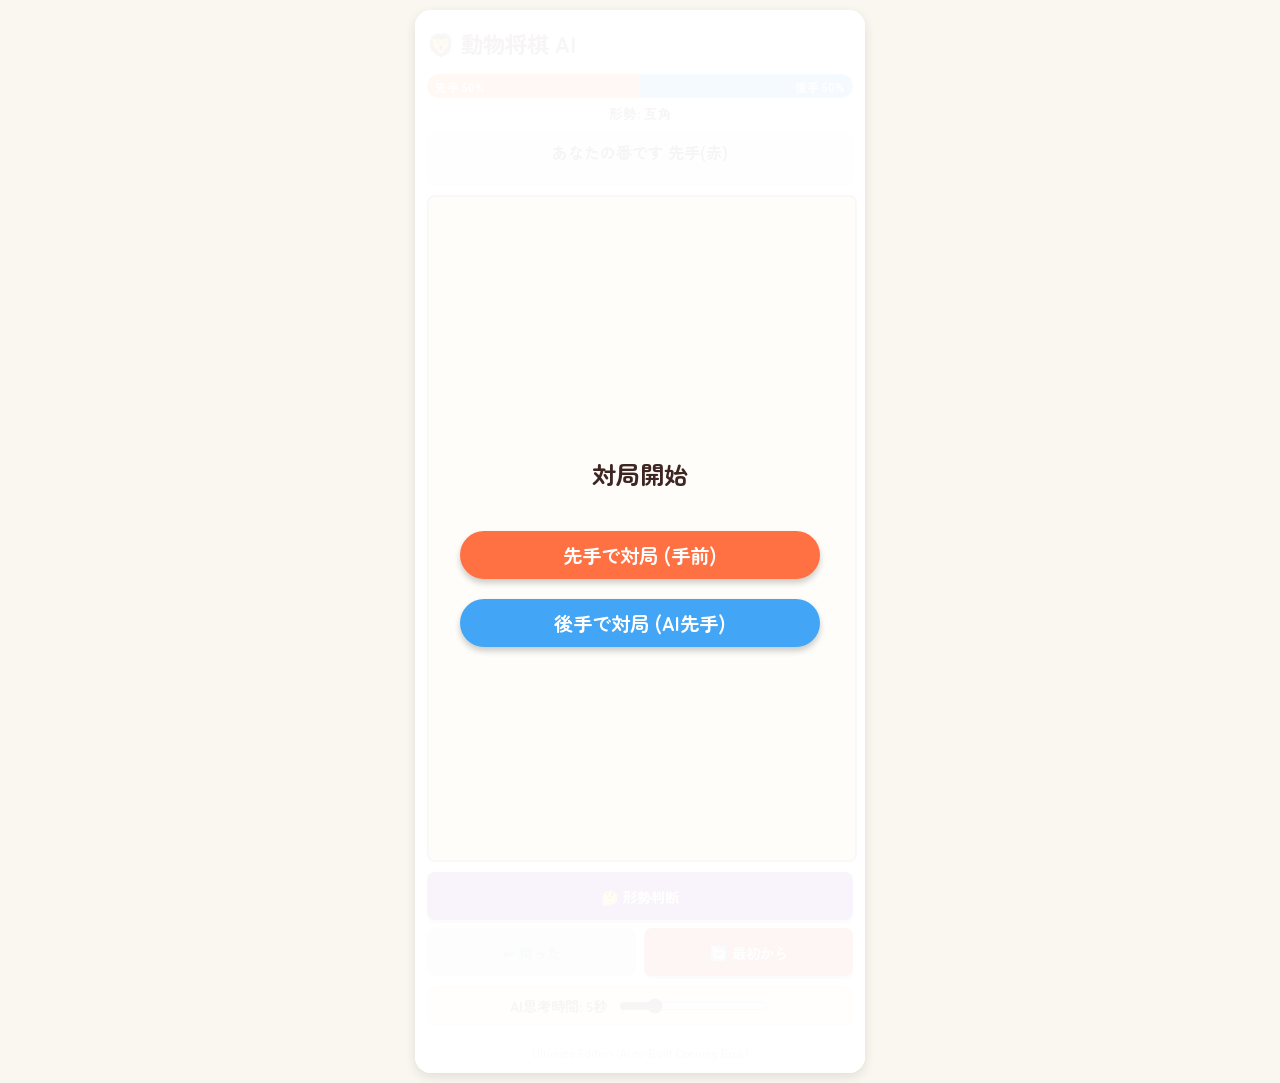
==== commit cf9edb05: "Revise title, footer, and enhance opening book logic Updated the title and footer text, modified com" ====
--- a/index.html
+++ b/index.html
@@ -3,7 +3,7 @@
 <head>
     <meta charset="UTF-8">
     <meta name="viewport" content="width=device-width, initial-scale=1.0, maximum-scale=1.0, user-scalable=no">
-    <title>動物将棋 AI (ver1.3)</title>
+    <title>動物将棋 AI (定石完全修正版)</title>
     <link rel="preconnect" href="https://fonts.googleapis.com">
     <link rel="preconnect" href="https://fonts.gstatic.com" crossorigin>
     <link href="https://fonts.googleapis.com/css2?family=Zen+Maru+Gothic:wght@500;700&display=swap" rel="stylesheet">
@@ -210,16 +210,13 @@
         <input type="range" id="ai-time" min="1" max="20" step="1" value="5">
     </div>
 
-    <div id="footer">Ultimate Edition (Opening Book & Smart Sim)</div>
+    <div id="footer">Ultimate Edition (Auto-Built Opening Book)</div>
 </div>
 
 <script>
 /**
- * 動物将棋 AI & UI (Ultimate Version)
- * - Uses Int8Array/Uint8Array for GameState to mimic C-like memory management.
- * - Runs MCTS in Web Worker.
- * - Enhanced Simulation Policy: Prioritizes winning moves (Capture Lion / Try) immediately.
- * - [NEW] Opening Book: Uses predefined best moves for opening positions.
+ * 動物将棋 AI & UI (Web Ultimate Version)
+ * - Uses dynamic opening book generation to ensure 100% hits.
  */
 
 // --- 1. 定数・クラス定義 ---
@@ -239,7 +236,7 @@
     SELECTED: "#ffee58", TEXT: "#3e2723"
 };
 
-// 駒の移動定義 (Staticに保持)
+// 駒の移動定義
 const DIRS = {
     1: [[-1, 0]], 
     2: [[-1, 0], [1, 0], [0, -1], [0, 1]],
@@ -267,6 +264,11 @@
         return new GameState(this);
     }
     
+    // 定石照合用キー生成メソッド
+    toStringKey() {
+        return this.board.join(",") + "|" + this.turn;
+    }
+    
     getHandsList(turn) {
         const list = [];
         const offset = turn === 1 ? 0 : 6;
@@ -283,7 +285,6 @@
         const moves = [];
         const turn = this.turn;
         
-        // 1. 盤上の駒の移動
         for (let i = 0; i < 12; i++) {
             const p = this.board[i];
             if (p * turn > 0) { // 自駒
@@ -310,7 +311,6 @@
             }
         }
         
-        // 2. 持ち駒を打つ
         const offset = turn === 1 ? 0 : 6;
         for (let k = 1; k <= 5; k++) {
             if (this.hands[offset + k] > 0) {
@@ -363,7 +363,6 @@
         if (sLion === -1) return { over: true, winner: -1 };
         if (gLion === -1) return { over: true, winner: 1 };
         
-        // トライルール判定
         if (sLion < 3) {
             if (this.turn === 1) return { over: true, winner: 1 };
             if (!this.isAttacked(sLion, -1)) return { over: true, winner: 1 };
@@ -420,26 +419,70 @@
 const PIECE_VALUES = ${JSON.stringify(PIECE_VALUES)};
 const DIRS = ${JSON.stringify(DIRS)};
 
-// 定石データ (Opening Book)
-// キー: "boardString|turn"
-// 手: { type: 'MOVE'|'DROP', src: val, dst: val, promote: bool }
-const OPENING_BOOK = {
-    // 1. 初期配置 (先手番) -> 定石: C0キリンをC1へ (11->8)
-    "-2,-4,-3,0,-1,0,0,1,0,3,4,2|1": { type: 'MOVE', src: 11, dst: 8, promote: false },
-
-    // 2. 初期配置で先手がヒヨコを突っ込んできた場合 (B1->B2) -> 悪手咎め: 後手キリンで取る (0->4)
-    "-2,-4,-3,0,1,0,0,0,0,3,4,2|-1": { type: 'MOVE', src: 0, dst: 4, promote: false },
-    
-    // 3. 初期配置で先手がキリンを上げた後 (定石進行) -> 後手もキリンを上げる (0->3) が一般的
-    "-2,-4,-3,0,-1,0,0,1,2,3,4,0|-1": { type: 'MOVE', src: 0, dst: 3, promote: false },
-
-    // 4. 初期配置で先手がゾウを上げた場合 (9->6) -> 後手はゾウを上げる (2->5)
-    "-2,-4,-3,0,-1,0,3,1,0,0,4,2|-1": { type: 'MOVE', src: 2, dst: 5, promote: false }
-};
+// 定石データ (動的構築用)
+// 各手順: [src, dst] の連なり。promoteはAI側で自動判定
+const OPENING_LINES = [
+    // Line 1: 互いにキリン上げ -> ヒヨコ交換
+    [
+        [11, 8], // 先手キリン C0->C1
+        [0, 3],  // 後手キリン A3->A2
+        [7, 4],  // 先手ヒヨコ B1->B2 (後手ヒヨコを取る)
+        [3, 4]   // 後手キリン A2->B2 (取り返す)
+    ],
+    // Line 2: 先手ヒヨコ突っ込み（悪手）への対応
+    [
+        [7, 4],  // 先手ヒヨコ B1->B2
+        [0, 4]   // 後手キリン A3->B2 (取る)
+    ],
+    // Line 3: 互いにキリン上げ -> 互いにゾウ上げ
+    [
+        [11, 8], 
+        [0, 3],
+        // ここからゾウを上げる変化はスペースがないので通常起こらないが、
+        // 相手がゾウを上げてきた場合（隙間を作った場合）に対応するため
+        // 盤面状態を見て動的に判断させるのがベスト。
+        // ここでは基本的な「キリン上げ合い」のみを確定させておく。
+    ]
+];
 
 // クラス定義埋め込み
 ${GameState.toString()}
 ${MCTSNode.toString()}
+
+// 定石構築 (起動時に実行)
+const OPENING_BOOK = {};
+
+function buildOpeningBook() {
+    const rootState = new GameState(); // 初期盤面
+    
+    OPENING_LINES.forEach(line => {
+        let state = rootState.clone();
+        
+        for (let movePair of line) {
+            const src = movePair[0];
+            const dst = movePair[1];
+            
+            // 現在の局面のキー
+            const key = state.toStringKey();
+            
+            // 合法手チェック
+            const validMoves = state.getValidMoves();
+            const move = validMoves.find(m => m.type === 'MOVE' && m.src === src && m.dst === dst);
+            
+            if (move) {
+                // 未登録なら登録
+                if (!OPENING_BOOK[key]) {
+                    OPENING_BOOK[key] = move;
+                }
+                // 状態を進める
+                state = state.makeMove(move);
+            } else {
+                break; // 以降の手順は無効
+            }
+        }
+    });
+}
+buildOpeningBook(); // 実行
 
 let currentSessionId = 0;
 
@@ -455,14 +498,13 @@
         rootState.turn = rootTurn;
         
         // --- 定石チェック ---
-        const boardKey = rootState.board.toString() + "|" + rootState.turn;
+        const boardKey = rootState.toStringKey(); 
         if (OPENING_BOOK[boardKey]) {
             const bookMove = OPENING_BOOK[boardKey];
-            // 定石がある場合は思考時間ゼロで即答
             self.postMessage({ 
                 type: 'FINISH', 
                 move: bookMove, 
-                sims: 9999, // 定石使用を示すダミー値
+                sims: 9999, 
                 winRate: 0.55, 
                 turn: rootState.turn 
             });
@@ -530,7 +572,7 @@
         node.children.push(child);
         node = child;
     }
-    // Simulation (Playout)
+    // Simulation
     let curr = node.state.clone();
     let winner = 0;
     
@@ -542,17 +584,14 @@
         const moves = curr.getValidMoves();
         if (moves.length === 0) { winner = 0; break; }
         
-        // ★強化ロジック: 必勝手（王取り、トライ）があれば即決
         let winningMove = null;
         for (let j = 0; j < moves.length; j++) {
             const m = moves[j];
             if (m.type === 'MOVE') {
-                // 1. 王を取れるなら取る (Absolute Priority)
                 if (Math.abs(curr.board[m.dst]) === LION) {
                     winningMove = m;
                     break;
                 }
-                // 2. トライできるならする (High Priority)
                 if (Math.abs(curr.board[m.src]) === LION) {
                      const ty = Math.floor(m.dst/3);
                      if ((curr.turn === 1 && ty === 0) || (curr.turn === -1 && ty === 3)) {
@@ -568,7 +607,6 @@
             continue;
         }
 
-        // 通常の重み付け抽選
         let bestM = moves[0];
         let candidates = [];
         let totalW = 0;
@@ -579,7 +617,6 @@
             if (m.type === 'MOVE') {
                 const target = curr.board[m.dst];
                 if (target !== 0) w += PIECE_VALUES[Math.abs(target)];
-                // トライ狙いの動きにもボーナス
                 if (Math.abs(curr.board[m.src]) === LION) {
                      const ty = Math.floor(m.dst/3);
                      if ((curr.turn === 1 && ty === 0) || (curr.turn === -1 && ty === 3)) w += 2000;
@@ -600,7 +637,6 @@
         curr = curr.makeMove(bestM);
     }
     
-    // Backpropagation
     let bp = node;
     while (bp) {
         bp.visits++;
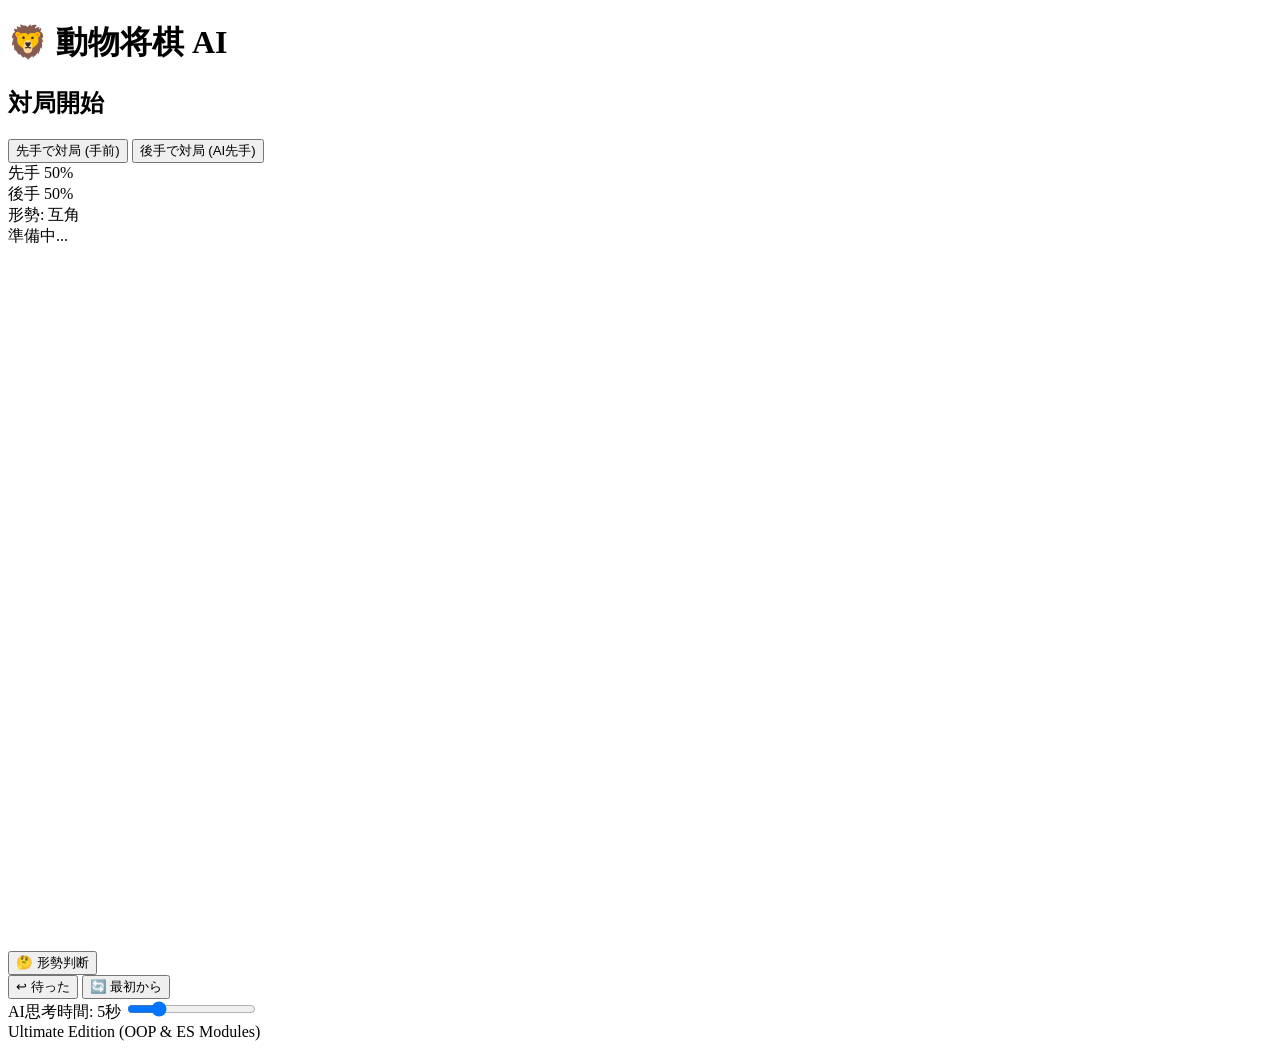
==== commit b0a79192: "Refactor index.html for improved structure and styling Updated the title and linked external CSS fil" ====
--- a/index.html
+++ b/index.html
@@ -3,170 +3,11 @@
 <head>
     <meta charset="UTF-8">
     <meta name="viewport" content="width=device-width, initial-scale=1.0, maximum-scale=1.0, user-scalable=no">
-    <title>動物将棋 AI (定石完全修正版)</title>
+    <title>動物将棋 AI (OOP版)</title>
     <link rel="preconnect" href="https://fonts.googleapis.com">
     <link rel="preconnect" href="https://fonts.gstatic.com" crossorigin>
     <link href="https://fonts.googleapis.com/css2?family=Zen+Maru+Gothic:wght@500;700&display=swap" rel="stylesheet">
-    
-    <style>
-        :root {
-            --bg-color: #faf7f0;
-            --primary-color: #5d4037;
-            --board-border: #8d6e63;
-            --sente-color: #ff7043;
-            --gote-color: #42a5f5;
-        }
-
-        body {
-            font-family: 'Zen Maru Gothic', sans-serif;
-            background-color: var(--bg-color);
-            color: #3e2723;
-            display: flex;
-            flex-direction: column;
-            align-items: center;
-            justify-content: flex-start;
-            min-height: 100vh;
-            margin: 0;
-            padding: 10px;
-            box-sizing: border-box;
-            user-select: none;
-            -webkit-user-select: none;
-            touch-action: manipulation;
-            overscroll-behavior: none;
-        }
-
-        h1 {
-            margin: 5px 0;
-            font-size: 1.4rem;
-            color: var(--primary-color);
-            display: flex;
-            align-items: center;
-            gap: 0.5rem;
-        }
-
-        .app-container {
-            position: relative;
-            width: 100%;
-            max-width: 450px;
-            background: #fff;
-            border-radius: 16px;
-            box-shadow: 0 4px 12px rgba(0,0,0,0.1);
-            padding: 12px;
-            box-sizing: border-box;
-            display: flex;
-            flex-direction: column;
-            gap: 10px;
-        }
-
-        /* スタート画面オーバーレイ */
-        #start-screen {
-            position: absolute;
-            top: 0; left: 0; width: 100%; height: 100%;
-            background: rgba(255, 255, 255, 0.95);
-            z-index: 100;
-            display: flex;
-            flex-direction: column;
-            align-items: center;
-            justify-content: center;
-            border-radius: 16px;
-            gap: 20px;
-        }
-        .start-btn {
-            width: 80%;
-            padding: 15px;
-            font-size: 1.2rem;
-            border-radius: 30px;
-            border: none;
-            color: white;
-            font-weight: bold;
-            cursor: pointer;
-            box-shadow: 0 4px 6px rgba(0,0,0,0.2);
-            transition: transform 0.1s;
-        }
-        .start-btn:active { transform: scale(0.95); }
-        .btn-sente { background: var(--sente-color); }
-        .btn-gote { background: var(--gote-color); }
-
-        /* 形勢バー */
-        #eval-container {
-            width: 100%; height: 24px; background: #eee;
-            border-radius: 12px; overflow: hidden; display: flex;
-            position: relative;
-        }
-        .eval-bar {
-            height: 100%; display: flex; align-items: center;
-            font-size: 0.75rem; font-weight: bold; color: #fff;
-            transition: width 0.5s ease-out; padding: 0 8px;
-            white-space: nowrap; overflow: hidden;
-        }
-        #bar-sente { background: var(--sente-color); width: 50%; justify-content: flex-start; }
-        #bar-gote { background: var(--gote-color); width: 50%; justify-content: flex-end; }
-        #eval-text { text-align: center; font-size: 0.85rem; font-weight: bold; color: var(--primary-color); margin-top: -5px; }
-
-        /* ステータス */
-        #status-box {
-            background: #f5f5f5; padding: 6px; border-radius: 8px;
-            text-align: center; border: 1px solid #e0e0e0;
-        }
-        #status-msg { font-size: 1rem; font-weight: bold; }
-        #sub-msg { font-size: 0.75rem; color: #757575; min-height: 1.2em; }
-
-        /* キャンバス */
-        #canvas-wrapper {
-            width: 100%;
-            aspect-ratio: 450 / 700;
-            position: relative;
-            border-radius: 8px;
-            overflow: hidden;
-            border: 2px solid var(--board-border);
-            background-color: #ffe082;
-            touch-action: none;
-        }
-        canvas { width: 100%; height: 100%; display: block; touch-action: none; }
-
-        /* コントロール */
-        .controls { display: grid; grid-template-columns: 1fr 1fr; gap: 8px; }
-        .controls-row { grid-column: 1 / -1; display: grid; grid-template-columns: 1fr 1fr; gap: 8px; }
-
-        button {
-            font-family: 'Zen Maru Gothic', sans-serif;
-            border: none; border-radius: 8px; padding: 0; height: 48px;
-            font-size: 0.9rem; font-weight: bold; color: white; cursor: pointer;
-            box-shadow: 0 3px 0 rgba(0,0,0,0.2); transition: transform 0.1s;
-            display: flex; align-items: center; justify-content: center;
-        }
-        button:active { transform: translateY(3px); box-shadow: none; }
-        button:disabled { background-color: #cfd8dc !important; box-shadow: none !important; color: #90a4ae; cursor: not-allowed; transform: none; }
-
-        .btn-analyze { background-color: #8e24aa; grid-column: 1 / -1; }
-        .btn-undo { background-color: #00897b; }
-        .btn-reset { background-color: #e53935; }
-        .btn-turn { background-color: #fb8c00; }
-
-        /* 設定ボックス */
-        #settings-box {
-            background: #fff3e0;
-            padding: 8px 12px;
-            border-radius: 8px;
-            text-align: center;
-            border: 1px solid #ffe0b2;
-            display: flex;
-            align-items: center;
-            justify-content: center;
-            gap: 10px;
-            font-size: 0.9rem;
-            color: var(--primary-color);
-            font-weight: bold;
-        }
-        #settings-box input[type=range] {
-            flex: 1;
-            max-width: 150px;
-            cursor: pointer;
-            accent-color: var(--primary-color);
-        }
-
-        #footer { margin-top: 10px; font-size: 0.7rem; color: #9e9e9e; text-align: center; }
-    </style>
+    <link rel="stylesheet" href="css/style.css">
 </head>
 <body>
 
@@ -176,8 +17,8 @@
     <!-- スタート画面 -->
     <div id="start-screen">
         <h2>対局開始</h2>
-        <button class="start-btn btn-sente" onclick="game.startGame(1)">先手で対局 (手前)</button>
-        <button class="start-btn btn-gote" onclick="game.startGame(-1)">後手で対局 (AI先手)</button>
+        <button class="start-btn btn-sente" id="btn-start-sente">先手で対局 (手前)</button>
+        <button class="start-btn btn-gote" id="btn-start-gote">後手で対局 (AI先手)</button>
     </div>
 
     <!-- 形勢バー -->
@@ -197,10 +38,10 @@
     </div>
 
     <div class="controls">
-        <button class="btn-analyze" id="btn-analyze" onclick="game.analyze()">🤔 形勢判断</button>
+        <button class="btn-analyze" id="btn-analyze">🤔 形勢判断</button>
         <div class="controls-row">
-            <button class="btn-undo" id="btn-undo" onclick="game.undo()">↩ 待った</button>
-            <button class="btn-reset" id="btn-reset" onclick="game.showStartScreen()">🔄 最初から</button>
+            <button class="btn-undo" id="btn-undo">↩ 待った</button>
+            <button class="btn-reset" id="btn-reset">🔄 最初から</button>
         </div>
     </div>
 
@@ -210,912 +51,11 @@
         <input type="range" id="ai-time" min="1" max="20" step="1" value="5">
     </div>
 
-    <div id="footer">Ultimate Edition (Auto-Built Opening Book)</div>
+    <div id="footer">Ultimate Edition (OOP & ES Modules)</div>
 </div>
 
-<script>
-/**
- * 動物将棋 AI & UI (Web Ultimate Version)
- * - Uses dynamic opening book generation to ensure 100% hits.
- */
+<!-- メインスクリプト (Moduleとして読み込み) -->
+<script type="module" src="js/main.js"></script>
 
-// --- 1. 定数・クラス定義 ---
-
-const HIYOKO=1, KIRIN=2, ZOU=3, LION=4, NIWATORI=5;
-const PIECE_NAMES = { 1: "ひ", 2: "き", 3: "ぞ", 4: "王", 5: "に" };
-const PIECE_VALUES = { 1: 10, 2: 40, 3: 40, 4: 1000, 5: 50 };
-
-// UI定数
-const CELL_SIZE = 100;
-const BOARD_OFFSET_X = 75;
-const BOARD_OFFSET_Y = 150;
-const COLORS = {
-    SENTE_BASE: "#ff7043", SENTE_SHADOW: "#bf360c",
-    GOTE_BASE: "#42a5f5", GOTE_SHADOW: "#0d47a1",
-    BOARD_LIGHT: "#fff9c4", BOARD_DARK: "#fff176",
-    SELECTED: "#ffee58", TEXT: "#3e2723"
-};
-
-// 駒の移動定義
-const DIRS = {
-    1: [[-1, 0]], 
-    2: [[-1, 0], [1, 0], [0, -1], [0, 1]],
-    3: [[-1, -1], [-1, 1], [1, -1], [1, 1]],
-    4: [[-1, -1], [-1, 0], [-1, 1], [0, -1], [0, 1], [1, -1], [1, 0], [1, 1]],
-    5: [[-1, -1], [-1, 0], [-1, 1], [0, -1], [0, 1], [1, 0]]
-};
-
-class GameState {
-    constructor(cloneSource = null) {
-        if (cloneSource) {
-            this.board = cloneSource.board.slice(); 
-            this.hands = cloneSource.hands.slice();
-            this.turn = cloneSource.turn;
-            this.moveCount = cloneSource.moveCount;
-        } else {
-            this.board = new Int8Array([-2, -4, -3, 0, -1, 0, 0, 1, 0, 3, 4, 2]);
-            this.hands = new Uint8Array(12); 
-            this.turn = 1;
-            this.moveCount = 0;
-        }
-    }
-
-    clone() {
-        return new GameState(this);
-    }
-    
-    // 定石照合用キー生成メソッド
-    toStringKey() {
-        return this.board.join(",") + "|" + this.turn;
-    }
-    
-    getHandsList(turn) {
-        const list = [];
-        const offset = turn === 1 ? 0 : 6;
-        for (let k = 1; k <= 5; k++) {
-            const count = this.hands[offset + k];
-            for (let c = 0; c < count; c++) {
-                list.push(k);
-            }
-        }
-        return list;
-    }
-
-    getValidMoves() {
-        const moves = [];
-        const turn = this.turn;
-        
-        for (let i = 0; i < 12; i++) {
-            const p = this.board[i];
-            if (p * turn > 0) { // 自駒
-                const kind = Math.abs(p);
-                const dirs = DIRS[kind];
-                for (let d of dirs) {
-                    const r_dy = (turn === 1) ? d[0] : -d[0];
-                    const r_dx = (turn === 1) ? d[1] : -d[1];
-                    const cy = Math.floor(i / 3), cx = i % 3;
-                    const ty = cy + r_dy, tx = cx + r_dx;
-                    
-                    if (ty >= 0 && ty < 4 && tx >= 0 && tx < 3) {
-                        const ti = ty * 3 + tx;
-                        const tp = this.board[ti];
-                        if (tp === 0 || tp * turn < 0) { // 空 or 敵駒
-                            let promote = false;
-                            if (kind === HIYOKO) {
-                                if ((turn === 1 && ty === 0) || (turn === -1 && ty === 3)) promote = true;
-                            }
-                            moves.push({ type: 'MOVE', src: i, dst: ti, promote: promote });
-                        }
-                    }
-                }
-            }
-        }
-        
-        const offset = turn === 1 ? 0 : 6;
-        for (let k = 1; k <= 5; k++) {
-            if (this.hands[offset + k] > 0) {
-                for (let ei = 0; ei < 12; ei++) {
-                    if (this.board[ei] === 0) {
-                        if (k === HIYOKO) {
-                            const r = Math.floor(ei / 3);
-                            if ((turn === 1 && r === 0) || (turn === -1 && r === 3)) continue;
-                        }
-                        moves.push({ type: 'DROP', src: k, dst: ei });
-                    }
-                }
-            }
-        }
-        return moves;
-    }
-
-    makeMove(move) {
-        const next = this.clone();
-        const turn = next.turn;
-        const myOffset = turn === 1 ? 0 : 6;
-        
-        if (move.type === 'MOVE') {
-            const captured = next.board[move.dst];
-            if (captured !== 0) {
-                let k = Math.abs(captured);
-                if (k === NIWATORI) k = HIYOKO;
-                next.hands[myOffset + k]++;
-            }
-            const p = next.board[move.src];
-            next.board[move.dst] = move.promote ? (NIWATORI * turn) : p;
-            next.board[move.src] = 0;
-        } else {
-            next.board[move.dst] = move.src * turn;
-            next.hands[myOffset + move.src]--;
-        }
-        
-        next.turn *= -1;
-        next.moveCount++;
-        return next;
-    }
-
-    isGameOver() {
-        let sLion = -1, gLion = -1;
-        for(let i=0; i<12; i++) {
-            if (this.board[i] === 4) sLion = i;
-            else if (this.board[i] === -4) gLion = i;
-        }
-
-        if (sLion === -1) return { over: true, winner: -1 };
-        if (gLion === -1) return { over: true, winner: 1 };
-        
-        if (sLion < 3) {
-            if (this.turn === 1) return { over: true, winner: 1 };
-            if (!this.isAttacked(sLion, -1)) return { over: true, winner: 1 };
-        }
-        if (gLion >= 9) {
-            if (this.turn === -1) return { over: true, winner: -1 };
-            if (!this.isAttacked(gLion, 1)) return { over: true, winner: -1 };
-        }
-        return { over: false, winner: 0 };
-    }
-    
-    isAttacked(targetIdx, attackerTurn) {
-        for (let i = 0; i < 12; i++) {
-            const p = this.board[i];
-            if (p * attackerTurn > 0) {
-                const kind = Math.abs(p);
-                const dirs = DIRS[kind];
-                for (let d of dirs) {
-                    const r_dy = (attackerTurn === 1) ? d[0] : -d[0];
-                    const r_dx = (attackerTurn === 1) ? d[1] : -d[1];
-                    const cy = Math.floor(i / 3), cx = i % 3;
-                    const ty = cy + r_dy, tx = cx + r_dx;
-                    if (ty >= 0 && ty < 4 && tx >= 0 && tx < 3) {
-                        if ((ty * 3 + tx) === targetIdx) return true;
-                    }
-                }
-            }
-        }
-        return false;
-    }
-}
-
-class MCTSNode {
-    constructor(state, parent=null, move=null) {
-        this.state = state;
-        this.parent = parent;
-        this.move = move;
-        this.children = [];
-        this.wins = 0.0;
-        this.visits = 0;
-        this.untriedMoves = state.getValidMoves();
-    }
-    ucb(totalVisits) {
-        if (this.visits === 0) return Infinity;
-        return (this.wins / this.visits) + 1.41 * Math.sqrt(Math.log(totalVisits) / this.visits);
-    }
-}
-
-
-// --- 2. Workerスクリプト (Brain) ---
-const WORKER_SCRIPT = `
-// 定数
-const HIYOKO=${HIYOKO}, KIRIN=${KIRIN}, ZOU=${ZOU}, LION=${LION}, NIWATORI=${NIWATORI};
-const PIECE_VALUES = ${JSON.stringify(PIECE_VALUES)};
-const DIRS = ${JSON.stringify(DIRS)};
-
-// 定石データ (動的構築用)
-// 各手順: [src, dst] の連なり。promoteはAI側で自動判定
-const OPENING_LINES = [
-    // Line 1: 互いにキリン上げ -> ヒヨコ交換
-    [
-        [11, 8], // 先手キリン C0->C1
-        [0, 3],  // 後手キリン A3->A2
-        [7, 4],  // 先手ヒヨコ B1->B2 (後手ヒヨコを取る)
-        [3, 4]   // 後手キリン A2->B2 (取り返す)
-    ],
-    // Line 2: 先手ヒヨコ突っ込み（悪手）への対応
-    [
-        [7, 4],  // 先手ヒヨコ B1->B2
-        [0, 4]   // 後手キリン A3->B2 (取る)
-    ],
-    // Line 3: 互いにキリン上げ -> 互いにゾウ上げ
-    [
-        [11, 8], 
-        [0, 3],
-        // ここからゾウを上げる変化はスペースがないので通常起こらないが、
-        // 相手がゾウを上げてきた場合（隙間を作った場合）に対応するため
-        // 盤面状態を見て動的に判断させるのがベスト。
-        // ここでは基本的な「キリン上げ合い」のみを確定させておく。
-    ]
-];
-
-// クラス定義埋め込み
-${GameState.toString()}
-${MCTSNode.toString()}
-
-// 定石構築 (起動時に実行)
-const OPENING_BOOK = {};
-
-function buildOpeningBook() {
-    const rootState = new GameState(); // 初期盤面
-    
-    OPENING_LINES.forEach(line => {
-        let state = rootState.clone();
-        
-        for (let movePair of line) {
-            const src = movePair[0];
-            const dst = movePair[1];
-            
-            // 現在の局面のキー
-            const key = state.toStringKey();
-            
-            // 合法手チェック
-            const validMoves = state.getValidMoves();
-            const move = validMoves.find(m => m.type === 'MOVE' && m.src === src && m.dst === dst);
-            
-            if (move) {
-                // 未登録なら登録
-                if (!OPENING_BOOK[key]) {
-                    OPENING_BOOK[key] = move;
-                }
-                // 状態を進める
-                state = state.makeMove(move);
-            } else {
-                break; // 以降の手順は無効
-            }
-        }
-    });
-}
-buildOpeningBook(); // 実行
-
-let currentSessionId = 0;
-
-self.onmessage = function(e) {
-    const data = e.data;
-    if (data.type === 'START') {
-        const { rootBoard, rootHands, rootTurn, durationSec, sessionId } = data;
-        currentSessionId = sessionId;
-        
-        const rootState = new GameState();
-        rootState.board = rootBoard;
-        rootState.hands = rootHands;
-        rootState.turn = rootTurn;
-        
-        // --- 定石チェック ---
-        const boardKey = rootState.toStringKey(); 
-        if (OPENING_BOOK[boardKey]) {
-            const bookMove = OPENING_BOOK[boardKey];
-            self.postMessage({ 
-                type: 'FINISH', 
-                move: bookMove, 
-                sims: 9999, 
-                winRate: 0.55, 
-                turn: rootState.turn 
-            });
-            return;
-        }
-
-        search(rootState, durationSec, sessionId);
-    } else if (data.type === 'CANCEL') {
-        currentSessionId = -1;
-    }
-};
-
-function search(rootState, durationSec, sessionId) {
-    try {
-        const root = new MCTSNode(rootState);
-        const startTime = performance.now();
-        const endTime = startTime + durationSec * 1000;
-        let sims = 0;
-
-        function runLoop() {
-            if (currentSessionId !== sessionId) return;
-
-            const now = performance.now();
-            if (now >= endTime) {
-                finalize(root, sims);
-                return;
-            }
-
-            const BATCH_SIZE = 1000;
-            for(let i=0; i<BATCH_SIZE; i++) {
-                step(root);
-                sims++;
-            }
-
-            if (sims % 5000 === 0) {
-                self.postMessage({ type: 'PROGRESS', sims });
-            }
-            setTimeout(runLoop, 0);
-        }
-        runLoop();
-
-    } catch (e) {
-        self.postMessage({ type: 'ERROR', msg: e.toString() });
-    }
-}
-
-function step(root) {
-    let node = root;
-    // Selection
-    while (node.untriedMoves.length === 0 && node.children.length > 0) {
-        let best = node.children[0], maxUcb = -Infinity;
-        const total = node.visits;
-        for (let c of node.children) {
-            const u = c.ucb(total);
-            if (u > maxUcb) { maxUcb = u; best = c; }
-        }
-        node = best;
-    }
-    // Expansion
-    if (node.untriedMoves.length > 0 && !node.state.isGameOver().over) {
-        const idx = Math.floor(Math.random() * node.untriedMoves.length);
-        const move = node.untriedMoves.splice(idx, 1)[0];
-        const nextState = node.state.makeMove(move);
-        const child = new MCTSNode(nextState, node, move);
-        node.children.push(child);
-        node = child;
-    }
-    // Simulation
-    let curr = node.state.clone();
-    let winner = 0;
-    
-    // シミュレーション深さを1.5倍に強化 (80 -> 120)
-    for (let i = 0; i < 120; i++) {
-        const res = curr.isGameOver();
-        if (res.over) { winner = res.winner; break; }
-        
-        const moves = curr.getValidMoves();
-        if (moves.length === 0) { winner = 0; break; }
-        
-        let winningMove = null;
-        for (let j = 0; j < moves.length; j++) {
-            const m = moves[j];
-            if (m.type === 'MOVE') {
-                if (Math.abs(curr.board[m.dst]) === LION) {
-                    winningMove = m;
-                    break;
-                }
-                if (Math.abs(curr.board[m.src]) === LION) {
-                     const ty = Math.floor(m.dst/3);
-                     if ((curr.turn === 1 && ty === 0) || (curr.turn === -1 && ty === 3)) {
-                         winningMove = m;
-                         break;
-                     }
-                }
-            }
-        }
-
-        if (winningMove) {
-            curr = curr.makeMove(winningMove);
-            continue;
-        }
-
-        let bestM = moves[0];
-        let candidates = [];
-        let totalW = 0;
-        
-        for (let j = 0; j < moves.length; j++) {
-            const m = moves[j];
-            let w = 10;
-            if (m.type === 'MOVE') {
-                const target = curr.board[m.dst];
-                if (target !== 0) w += PIECE_VALUES[Math.abs(target)];
-                if (Math.abs(curr.board[m.src]) === LION) {
-                     const ty = Math.floor(m.dst/3);
-                     if ((curr.turn === 1 && ty === 0) || (curr.turn === -1 && ty === 3)) w += 2000;
-                }
-            }
-            candidates.push({m, w});
-            totalW += w;
-        }
-
-        let r = Math.random() * totalW;
-        for (let c of candidates) {
-            r -= c.w;
-            if (r <= 0) {
-                bestM = c.m;
-                break;
-            }
-        }
-        curr = curr.makeMove(bestM);
-    }
-    
-    let bp = node;
-    while (bp) {
-        bp.visits++;
-        if (bp.parent) {
-            const pTurn = bp.parent.state.turn;
-            let reward = (winner === pTurn) ? 1.0 : (winner === 0 ? 0.5 : 0);
-            bp.wins += reward;
-        }
-        bp = bp.parent;
-    }
-}
-
-function finalize(root, sims) {
-    let bestNode = null, maxV = -1, bestRate = 0.5;
-    if (root.children) {
-        for (let c of root.children) {
-            if (c.visits > maxV) { maxV = c.visits; bestNode = c; bestRate = c.wins/c.visits; }
-        }
-    }
-    self.postMessage({ 
-        type: 'FINISH', 
-        move: bestNode ? bestNode.move : null, 
-        sims, 
-        winRate: bestRate, 
-        turn: root.state.turn 
-    });
-}
-`;
-
-
-// --- 3. Worker Manager ---
-class WorkerAI {
-    constructor() {
-        const blob = new Blob([WORKER_SCRIPT], { type: "text/javascript" });
-        this.worker = new Worker(URL.createObjectURL(blob));
-        
-        this.onProgress = null;
-        this.onFinish = null;
-        this.sessionId = 0;
-
-        this.worker.onmessage = (e) => {
-            const data = e.data;
-            if (data.type === 'PROGRESS') {
-                if (this.onProgress) this.onProgress(data.sims);
-            } else if (data.type === 'FINISH') {
-                if (this.onFinish) this.onFinish(data);
-            } else if (data.type === 'ERROR') {
-                console.error("Worker Error:", data.msg);
-                if (this.onFinish) this.onFinish({ move: null, winRate: 0.5 });
-            }
-        };
-    }
-
-    search(gameState, durationSec, sessionId, onProgress, onFinish) {
-        this.sessionId = sessionId;
-        this.onProgress = onProgress;
-        this.onFinish = onFinish;
-        
-        const payload = {
-            type: 'START',
-            rootBoard: gameState.board,
-            rootHands: gameState.hands,
-            rootTurn: gameState.turn,
-            durationSec: durationSec,
-            sessionId: sessionId
-        };
-        this.worker.postMessage(payload);
-    }
-
-    cancel() {
-        this.worker.postMessage({ type: 'CANCEL' });
-    }
-}
-
-// --- 4. Main App ---
-class App {
-    constructor() {
-        this.canvas = document.getElementById("gameCanvas");
-        this.ctx = this.canvas.getContext("2d");
-        this.statusEl = document.getElementById("status-msg");
-        this.subMsgEl = document.getElementById("sub-msg");
-        this.barSente = document.getElementById("bar-sente");
-        this.barGote = document.getElementById("bar-gote");
-        this.evalText = document.getElementById("eval-text");
-        this.startScreen = document.getElementById("start-screen");
-
-        this.timeSlider = document.getElementById("ai-time");
-        this.timeVal = document.getElementById("ai-time-val");
-
-        this.timeSlider.addEventListener("input", (e) => {
-            this.timeVal.innerText = e.target.value;
-        });
-
-        this.ai = new WorkerAI();
-        this.sessionId = 0;
-
-        this.humanTurn = 1;
-        this.gameState = new GameState();
-        this.history = [];
-        this.selected = null;
-        this.isAiThinking = false;
-        this.isAnalyzing = false;
-
-        this.canvas.addEventListener("pointerdown", e => {
-            e.preventDefault();
-            this.handleInput(e);
-        }, { passive: false });
-
-        this.showStartScreen();
-    }
-
-    showStartScreen() {
-        this.startScreen.style.display = "flex";
-        this.ai.cancel();
-        this.isAiThinking = false;
-        this.isAnalyzing = false;
-        this.updateStatus();
-    }
-
-    startGame(hTurn) {
-        this.startScreen.style.display = "none";
-        this.sessionId++;
-        this.humanTurn = hTurn;
-        this.gameState = new GameState();
-        this.history = [];
-        this.selected = null;
-        this.isAiThinking = false;
-        this.isAnalyzing = false;
-        
-        this.updateEval(0.5, 1);
-        this.updateStatus();
-        this.subMsgEl.innerText = "";
-        this.draw();
-
-        if (this.gameState.turn !== this.humanTurn) {
-            this.startAi();
-        }
-    }
-
-    handleInput(e) {
-        if (this.isAiThinking || this.isAnalyzing || this.gameState.turn !== this.humanTurn) return;
-
-        const rect = this.canvas.getBoundingClientRect();
-        if (!rect || rect.width === 0) return;
-
-        const scaleX = this.canvas.width / rect.width;
-        const scaleY = this.canvas.height / rect.height;
-        const ex = (e.clientX - rect.left) * scaleX;
-        const ey = (e.clientY - rect.top) * scaleY;
-
-        // Hand
-        if (ey >= 580 && ey <= 650) {
-            const hIdx = Math.floor((ex - 50) / 65);
-            const handsList = this.gameState.getHandsList(this.humanTurn);
-            if (hIdx >= 0 && hIdx < handsList.length) {
-                this.selected = { type: 'HAND', idx: hIdx, kind: handsList[hIdx] };
-                this.draw();
-                return;
-            }
-        }
-        // Board
-        const cDisp = Math.floor((ex - BOARD_OFFSET_X) / CELL_SIZE);
-        const rDisp = Math.floor((ey - BOARD_OFFSET_Y) / CELL_SIZE);
-        if (cDisp >= 0 && cDisp < 3 && rDisp >= 0 && rDisp < 4) {
-            const logic = this.invTrans(rDisp, cDisp);
-            const idx = logic.r * 3 + logic.c;
-            const p = this.gameState.board[idx];
-
-            if (p * this.humanTurn > 0) {
-                this.selected = { type: 'BOARD', idx: idx, kind: Math.abs(p) };
-                this.draw();
-                return;
-            }
-            if (this.selected) {
-                const move = this.getLegalMove(this.selected, idx);
-                if (move) {
-                    this.executeMove(move);
-                } else {
-                    this.selected = null;
-                    this.draw();
-                }
-            }
-        } else {
-            this.selected = null;
-            this.draw();
-        }
-    }
-
-    getLegalMove(sel, dstIdx) {
-        const moves = this.gameState.getValidMoves();
-        if (sel.type === 'BOARD') {
-            const pMove = moves.find(m => m.type==='MOVE' && m.src===sel.idx && m.dst===dstIdx && m.promote);
-            if (pMove) return pMove;
-            return moves.find(m => m.type==='MOVE' && m.src===sel.idx && m.dst===dstIdx && !m.promote);
-        } else {
-            return moves.find(m => m.type==='DROP' && m.src===sel.kind && m.dst===dstIdx);
-        }
-    }
-
-    executeMove(move) {
-        this.history.push(this.gameState.clone());
-        this.gameState = this.gameState.makeMove(move);
-        this.selected = null;
-        this.draw();
-
-        const over = this.gameState.isGameOver();
-        if (over.over) {
-            this.endGame(over.winner);
-            return;
-        }
-        this.updateStatus();
-        if (this.gameState.turn !== this.humanTurn) {
-            this.startAi();
-        }
-    }
-
-    startAi() {
-        this.isAiThinking = true;
-        this.updateStatus();
-        const mySessionId = this.sessionId;
-        
-        const duration = parseFloat(this.timeSlider.value);
-        
-        this.ai.search(this.gameState, duration, mySessionId,
-            (sims) => { 
-                if(this.sessionId === mySessionId) {
-                    if (sims === 9999) {
-                        this.subMsgEl.innerText = `定石手`;
-                    } else {
-                        this.subMsgEl.innerText = `読み筋: ${sims.toLocaleString()}手`;
-                    }
-                }
-            },
-            (res) => { 
-                if(this.sessionId === mySessionId) this.onAiFinish(res); 
-            }
-        );
-    }
-
-    onAiFinish(res) {
-        this.isAiThinking = false;
-        this.updateEval(res.winRate, res.turn);
-        
-        if (!res.move) {
-            alert("AIが手を生成できませんでした（投了）");
-            this.updateStatus();
-            return;
-        }
-        
-        this.history.push(this.gameState.clone());
-        this.gameState = this.gameState.makeMove(res.move);
-        this.draw();
-        
-        const over = this.gameState.isGameOver();
-        if (over.over) {
-            this.endGame(over.winner);
-        } else {
-            this.updateStatus();
-        }
-    }
-
-    analyze() {
-        if (this.isAiThinking || this.isAnalyzing) return;
-        this.isAnalyzing = true;
-        this.updateStatus();
-        const mySessionId = this.sessionId;
-        
-        this.ai.search(this.gameState, 3.0, mySessionId,
-            (sims) => { if(this.sessionId === mySessionId) this.subMsgEl.innerText = `解析中: ${sims.toLocaleString()}`; },
-            (res) => {
-                if(this.sessionId === mySessionId) {
-                    this.updateEval(res.winRate, res.turn);
-                    this.isAnalyzing = false;
-                    this.subMsgEl.innerText = `解析完了`;
-                    this.updateStatus();
-                }
-            }
-        );
-    }
-
-    undo() {
-        if (this.isAiThinking || this.isAnalyzing || this.history.length === 0) return;
-        this.ai.cancel();
-        
-        if (this.history.length >= 2) {
-            this.history.pop();
-            this.gameState = this.history.pop();
-        } else if (this.history.length === 1) {
-            this.gameState = this.history.pop();
-        }
-        this.selected = null;
-        this.draw();
-        
-        if (this.gameState.turn !== this.humanTurn) {
-            this.startAi();
-        } else {
-            this.isAiThinking = false;
-            this.isAnalyzing = false;
-            this.updateStatus();
-            this.subMsgEl.innerText = "待ったしました";
-        }
-    }
-
-    switchTurn() {
-        if(confirm("手番を交代してリセットしますか？")) {
-            this.startGame(this.humanTurn * -1);
-        }
-    }
-
-    endGame(winner) {
-        const msg = (winner === this.humanTurn) ? "あなたの勝ち！🎉" : "AIの勝ち...🤖";
-        setTimeout(() => alert(msg), 100);
-        this.statusEl.innerText = `終了: ${msg}`;
-        this.isAiThinking = false;
-        this.isAnalyzing = false;
-        this.updateButtons();
-    }
-
-    updateStatus() {
-        const t = this.humanTurn===1 ? "先手(赤)" : "後手(青)";
-        if (this.isAiThinking) {
-            this.statusEl.innerText = "AI思考中...";
-            this.statusEl.style.color = "#e57373";
-        } else if (this.isAnalyzing) {
-            this.statusEl.innerText = "形勢判断中...";
-            this.statusEl.style.color = "#ab47bc";
-        } else {
-            this.statusEl.innerText = `あなたの番です ${t}`;
-            this.statusEl.style.color = "#333";
-        }
-        this.updateButtons();
-    }
-
-    updateButtons() {
-        const d = this.isAiThinking || this.isAnalyzing;
-        document.getElementById("btn-undo").disabled = d || this.history.length === 0;
-        document.getElementById("btn-reset").disabled = d;
-        document.getElementById("btn-analyze").disabled = d || (this.gameState.turn !== this.humanTurn);
-    }
-
-    updateEval(rate, turnFrom) {
-        let sRate = (turnFrom === 1) ? rate : (1.0 - rate);
-        let sPer = Math.round(sRate * 100);
-        this.barSente.style.width = `${sPer}%`;
-        this.barGote.style.width = `${100 - sPer}%`;
-        this.barSente.innerText = `先手 ${sPer}%`;
-        this.barGote.innerText = `後手 ${100-sPer}%`;
-        
-        let txt = "互角";
-        if (sPer >= 60) txt = "先手優勢";
-        else if (sPer <= 40) txt = "後手優勢";
-        else if (sPer >= 53) txt = "先手有利";
-        else if (sPer <= 47) txt = "後手有利";
-        this.evalText.innerText = `形勢: ${txt}`;
-    }
-
-    getViewFlip() { return this.humanTurn === -1; }
-    trans(r, c) { return this.getViewFlip() ? { r: 3-r, c: 2-c } : { r: r, c: c }; }
-    invTrans(r, c) { return this.getViewFlip() ? { r: 3-r, c: 2-c } : { r: r, c: c }; }
-
-    draw() {
-        const ctx = this.ctx;
-        ctx.clearRect(0, 0, this.canvas.width, this.canvas.height);
-        
-        for(let r=0; r<4; r++){
-            for(let c=0; c<3; c++){
-                const x = BOARD_OFFSET_X + c*CELL_SIZE;
-                const y = BOARD_OFFSET_Y + r*CELL_SIZE;
-                const isDark = (r+c)%2===1;
-                ctx.fillStyle = isDark ? COLORS.BOARD_DARK : COLORS.BOARD_LIGHT;
-                ctx.fillRect(x,y,CELL_SIZE,CELL_SIZE);
-                ctx.strokeStyle = "#8d6e63"; ctx.lineWidth=1;
-                ctx.strokeRect(x,y,CELL_SIZE,CELL_SIZE);
-            }
-        }
-
-        ctx.font = "bold 34px 'Zen Maru Gothic', sans-serif";
-        ctx.textAlign = "center";
-        ctx.textBaseline = "middle";
-
-        for(let i=0; i<12; i++){
-            const p = this.gameState.board[i];
-            if(p===0) continue;
-            
-            const r = Math.floor(i/3);
-            const c = i%3;
-            const tr = this.trans(r, c);
-            const x = BOARD_OFFSET_X + tr.c*CELL_SIZE;
-            const y = BOARD_OFFSET_Y + tr.r*CELL_SIZE;
-            
-            const kind = Math.abs(p);
-            const isMy = (p*this.humanTurn > 0);
-            const isSentePiece = (p > 0);
-            
-            let col = isMy ? COLORS.SENTE_BASE : COLORS.GOTE_BASE;
-            let shd = isMy ? COLORS.SENTE_SHADOW : COLORS.GOTE_SHADOW;
-            if(this.selected && this.selected.type==='BOARD' && this.selected.idx===i){
-                col = COLORS.SELECTED; shd = "#fbc02d";
-            }
-            let isReversed = !isSentePiece; 
-            if (this.getViewFlip()) isReversed = !isReversed;
-
-            this.drawKomaShape(x, y, CELL_SIZE, isReversed, col, shd, kind, isMy, isSentePiece);
-        }
-        
-        const goteHands = this.gameState.getHandsList(-1*this.humanTurn);
-        const senteHands = this.gameState.getHandsList(this.humanTurn);
-        this.drawHand(goteHands, 50, 40, false);
-        this.drawHand(senteHands, 50, 580, true);
-    }
-
-    drawKomaShape(x, y, size, isReversed, col, shd, kind, isMy, isSentePiece) {
-        const ctx = this.ctx;
-        const w=size; const h=size; const cx=x+w/2; const cy=y+h/2;
-        ctx.save();
-        ctx.translate(cx, cy);
-        if (isReversed) ctx.rotate(Math.PI);
-        ctx.translate(-cx, -cy);
-
-        ctx.beginPath();
-        ctx.moveTo(cx, y+8); ctx.lineTo(x+w-8, y+28); ctx.lineTo(x+w-12, y+h-8);
-        ctx.lineTo(x+12, y+h-8); ctx.lineTo(x+8, y+28); ctx.closePath();
-        ctx.fillStyle = shd; ctx.save(); ctx.translate(0, 4); ctx.fill(); ctx.restore();
-        const grad = ctx.createLinearGradient(x, y, x, y+h);
-        grad.addColorStop(0, col); grad.addColorStop(1, col);
-        ctx.fillStyle = grad; ctx.fill();
-        ctx.lineWidth=1; ctx.strokeStyle="rgba(0,0,0,0.2)"; ctx.stroke();
-
-        const dirs = DIRS[kind];
-        if (dirs) {
-            for(let d of dirs) {
-                let dy = d[0]; let dx = d[1];
-                let ox = dx * 30; let oy = dy * 30;
-                if(dy===-1 && dx===-1){ox=-22;oy=-18;}
-                if(dy===-1 && dx===1){ox=22;oy=-18;}
-                if(dy===-1 && dx===0){oy=-30;}
-                if(dy===0){ox=dx*28;}
-                if(dy===1 && Math.abs(dx)===1){ox=dx*22;oy=28;}
-                if(dy===1 && dx===0){oy=30;}
-
-                ctx.beginPath();
-                ctx.arc(cx+ox, cy+oy, 4, 0, Math.PI*2);
-                ctx.fillStyle = isMy ? "rgba(183,28,28,0.7)" : "rgba(13,71,161,0.7)";
-                ctx.fill();
-            }
-        }
-
-        if (isReversed) { ctx.rotate(Math.PI); }
-        ctx.restore();
-
-        ctx.save();
-        ctx.font = "bold 34px 'Zen Maru Gothic', sans-serif";
-        ctx.textAlign = "center"; ctx.textBaseline = "middle";
-        ctx.fillStyle = COLORS.TEXT;
-        ctx.fillText(PIECE_NAMES[kind], cx, cy+8);
-        ctx.restore();
-    }
-
-    drawHand(list, sx, sy, isMine) {
-        this.ctx.textAlign = "left";
-        this.ctx.fillStyle = COLORS.TEXT;
-        this.ctx.font = "bold 16px 'Zen Maru Gothic', sans-serif";
-        this.ctx.fillText(isMine?"自分(手前)":"AI(奥)", sx, sy-10);
-        for(let i=0; i<list.length; i++){
-            const k = list[i];
-            const x = sx + i*65;
-            let col = isMine ? COLORS.SENTE_BASE : COLORS.GOTE_BASE;
-            let shd = isMine ? COLORS.SENTE_SHADOW : COLORS.GOTE_SHADOW;
-            if(isMine && this.selected && this.selected.type==='HAND' && this.selected.idx===i){
-                col = COLORS.SELECTED; shd = "#fbc02d";
-            }
-            this.drawKomaShape(x, sy, 50, false, col, shd, k, isMine, true);
-        }
-    }
-}
-
-window.addEventListener("load", () => {
-    window.game = new App();
-});
-</script>
 </body>
 </html>
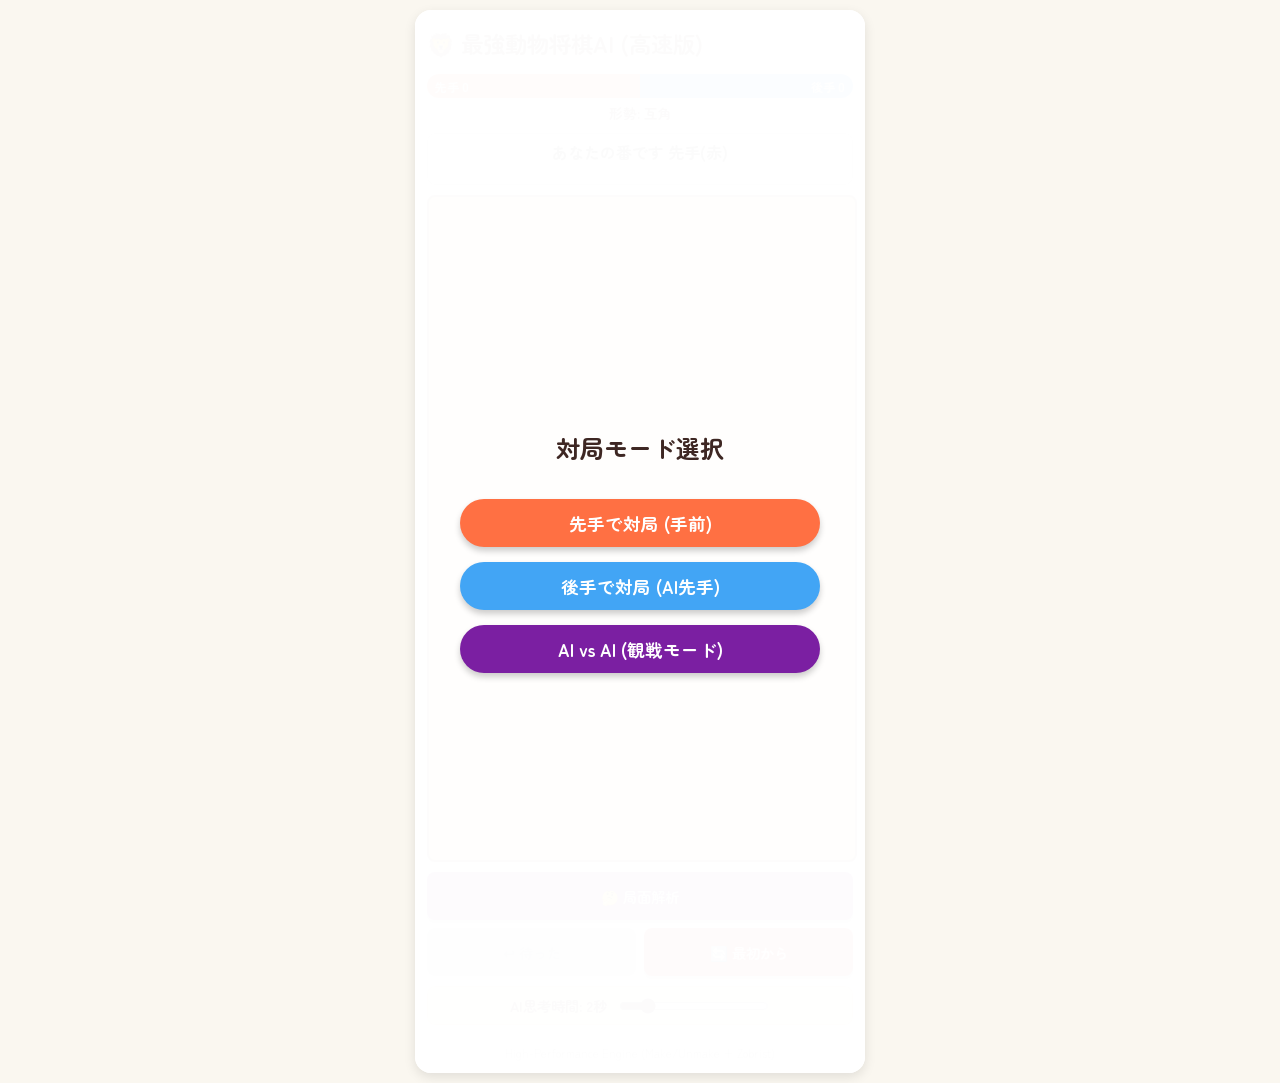
==== commit 0787edb0: "Update fmt.Println message from 'Hello' to 'Goodbye'" ====
--- a/index.html
+++ b/index.html
@@ -3,28 +3,188 @@
 <head>
     <meta charset="UTF-8">
     <meta name="viewport" content="width=device-width, initial-scale=1.0, maximum-scale=1.0, user-scalable=no">
-    <title>動物将棋 AI (OOP版)</title>
+    <title>最強動物将棋AI (高速化版)</title>
     <link rel="preconnect" href="https://fonts.googleapis.com">
     <link rel="preconnect" href="https://fonts.gstatic.com" crossorigin>
     <link href="https://fonts.googleapis.com/css2?family=Zen+Maru+Gothic:wght@500;700&display=swap" rel="stylesheet">
-    <link rel="stylesheet" href="css/style.css">
+    
+    <style>
+        :root {
+            --bg-color: #faf7f0;
+            --primary-color: #5d4037;
+            --board-border: #8d6e63;
+            --sente-color: #ff7043;
+            --gote-color: #42a5f5;
+        }
+
+        body {
+            font-family: 'Zen Maru Gothic', sans-serif;
+            background-color: var(--bg-color);
+            color: #3e2723;
+            display: flex;
+            flex-direction: column;
+            align-items: center;
+            justify-content: flex-start;
+            min-height: 100vh;
+            margin: 0;
+            padding: 10px;
+            box-sizing: border-box;
+            user-select: none;
+            -webkit-user-select: none;
+            touch-action: manipulation;
+            overscroll-behavior: none;
+        }
+
+        h1 {
+            margin: 5px 0;
+            font-size: 1.4rem;
+            color: var(--primary-color);
+            display: flex;
+            align-items: center;
+            gap: 0.5rem;
+        }
+
+        .app-container {
+            position: relative;
+            width: 100%;
+            max-width: 450px;
+            background: #fff;
+            border-radius: 16px;
+            box-shadow: 0 4px 12px rgba(0,0,0,0.1);
+            padding: 12px;
+            box-sizing: border-box;
+            display: flex;
+            flex-direction: column;
+            gap: 10px;
+        }
+
+        /* スタート画面オーバーレイ */
+        #start-screen {
+            position: absolute;
+            top: 0; left: 0; width: 100%; height: 100%;
+            background: rgba(255, 255, 255, 0.98);
+            z-index: 100;
+            display: flex;
+            flex-direction: column;
+            align-items: center;
+            justify-content: center;
+            border-radius: 16px;
+            gap: 15px;
+        }
+        .start-btn {
+            width: 80%;
+            padding: 15px;
+            font-size: 1.1rem;
+            border-radius: 30px;
+            border: none;
+            color: white;
+            font-weight: bold;
+            cursor: pointer;
+            box-shadow: 0 4px 6px rgba(0,0,0,0.2);
+            transition: transform 0.1s;
+        }
+        .start-btn:active { transform: scale(0.95); }
+        .btn-sente { background: var(--sente-color); }
+        .btn-gote { background: var(--gote-color); }
+        .btn-demo { background: #7b1fa2; }
+
+        /* 形勢バー */
+        #eval-container {
+            width: 100%; height: 24px; background: #eee;
+            border-radius: 12px; overflow: hidden; display: flex;
+            position: relative;
+        }
+        .eval-bar {
+            height: 100%; display: flex; align-items: center;
+            font-size: 0.75rem; font-weight: bold; color: #fff;
+            transition: width 0.5s ease-out; padding: 0 8px;
+            white-space: nowrap; overflow: hidden;
+        }
+        #bar-sente { background: var(--sente-color); width: 50%; justify-content: flex-start; }
+        #bar-gote { background: var(--gote-color); width: 50%; justify-content: flex-end; }
+        #eval-text { text-align: center; font-size: 0.85rem; font-weight: bold; color: var(--primary-color); margin-top: -5px; }
+
+        /* ステータス */
+        #status-box {
+            background: #f5f5f5; padding: 6px; border-radius: 8px;
+            text-align: center; border: 1px solid #e0e0e0;
+        }
+        #status-msg { font-size: 1rem; font-weight: bold; }
+        #sub-msg { font-size: 0.75rem; color: #757575; min-height: 1.2em; }
+
+        /* キャンバス */
+        #canvas-wrapper {
+            width: 100%;
+            aspect-ratio: 450 / 700;
+            position: relative;
+            border-radius: 8px;
+            overflow: hidden;
+            border: 2px solid var(--board-border);
+            background-color: #ffe082;
+            touch-action: none;
+        }
+        canvas { width: 100%; height: 100%; display: block; touch-action: none; }
+
+        /* コントロール */
+        .controls { display: grid; grid-template-columns: 1fr 1fr; gap: 8px; }
+        .controls-row { grid-column: 1 / -1; display: grid; grid-template-columns: 1fr 1fr; gap: 8px; }
+
+        button {
+            font-family: 'Zen Maru Gothic', sans-serif;
+            border: none; border-radius: 8px; padding: 0; height: 48px;
+            font-size: 0.9rem; font-weight: bold; color: white; cursor: pointer;
+            box-shadow: 0 3px 0 rgba(0,0,0,0.2); transition: transform 0.1s;
+            display: flex; align-items: center; justify-content: center;
+        }
+        button:active { transform: translateY(3px); box-shadow: none; }
+        button:disabled { background-color: #cfd8dc !important; box-shadow: none !important; color: #90a4ae; cursor: not-allowed; transform: none; }
+
+        .btn-analyze { background-color: #8e24aa; grid-column: 1 / -1; }
+        .btn-undo { background-color: #00897b; }
+        .btn-reset { background-color: #e53935; }
+
+        /* 設定ボックス */
+        #settings-box {
+            background: #fff3e0;
+            padding: 8px 12px;
+            border-radius: 8px;
+            text-align: center;
+            border: 1px solid #ffe0b2;
+            display: flex;
+            align-items: center;
+            justify-content: center;
+            gap: 10px;
+            font-size: 0.9rem;
+            color: var(--primary-color);
+            font-weight: bold;
+        }
+        #settings-box input[type=range] {
+            flex: 1;
+            max-width: 150px;
+            cursor: pointer;
+            accent-color: var(--primary-color);
+        }
+
+        #footer { margin-top: 10px; font-size: 0.7rem; color: #9e9e9e; text-align: center; }
+    </style>
 </head>
 <body>
 
 <div class="app-container">
-    <h1>🦁 動物将棋 AI</h1>
+    <h1>🦁 最強動物将棋AI (高速版)</h1>
 
     <!-- スタート画面 -->
     <div id="start-screen">
-        <h2>対局開始</h2>
-        <button class="start-btn btn-sente" id="btn-start-sente">先手で対局 (手前)</button>
-        <button class="start-btn btn-gote" id="btn-start-gote">後手で対局 (AI先手)</button>
+        <h2>対局モード選択</h2>
+        <button class="start-btn btn-sente" onclick="game.startGame(1)">先手で対局 (手前)</button>
+        <button class="start-btn btn-gote" onclick="game.startGame(-1)">後手で対局 (AI先手)</button>
+        <button class="start-btn btn-demo" onclick="game.startGame(0)">AI vs AI (観戦モード)</button>
     </div>
 
     <!-- 形勢バー -->
     <div id="eval-container">
-        <div id="bar-sente" class="eval-bar" style="width: 50%">先手 50%</div>
-        <div id="bar-gote" class="eval-bar" style="width: 50%">後手 50%</div>
+        <div id="bar-sente" class="eval-bar" style="width: 50%">先手 0</div>
+        <div id="bar-gote" class="eval-bar" style="width: 50%">後手 0</div>
     </div>
     <div id="eval-text">形勢: 互角</div>
 
@@ -38,24 +198,1162 @@
     </div>
 
     <div class="controls">
-        <button class="btn-analyze" id="btn-analyze">🤔 形勢判断</button>
+        <button class="btn-analyze" id="btn-analyze" onclick="game.analyze()">🤔 局面解析</button>
         <div class="controls-row">
-            <button class="btn-undo" id="btn-undo">↩ 待った</button>
-            <button class="btn-reset" id="btn-reset">🔄 最初から</button>
+            <button class="btn-undo" id="btn-undo" onclick="game.undo()">↩ 待った</button>
+            <button class="btn-reset" id="btn-reset" onclick="game.showStartScreen()">🔄 最初から</button>
         </div>
     </div>
 
     <!-- 思考時間設定 -->
     <div id="settings-box">
-        <label for="ai-time">AI思考時間: <span id="ai-time-val">5</span>秒</label>
-        <input type="range" id="ai-time" min="1" max="20" step="1" value="5">
+        <label for="ai-time">AI思考時間: <span id="ai-time-val">2</span>秒</label>
+        <input type="range" id="ai-time" min="0.5" max="10" step="0.5" value="2">
     </div>
 
-    <div id="footer">Ultimate Edition (OOP & ES Modules)</div>
+    <div id="footer">High-Performance Engine (Make/Unmake + Zobrist)</div>
 </div>
 
-<!-- メインスクリプト (Moduleとして読み込み) -->
-<script type="module" src="js/main.js"></script>
-
+<script>
+/**
+ * 最強動物将棋AI (High-Performance Version)
+ * - Make/Unmake architecture for speed (no cloning)
+ * - Integer-encoded moves
+ * - Zobrist Hashing
+ * - Iterative Deepening + AlphaBeta + TT
+ */
+
+// --- 1. 定数・クラス定義 (UI用) ---
+
+const HIYOKO=1, KIRIN=2, ZOU=3, LION=4, NIWATORI=5;
+const PIECE_NAMES = { 1: "ひ", 2: "き", 3: "ぞ", 4: "王", 5: "に" };
+
+// UI定数
+const CELL_SIZE = 100;
+const BOARD_OFFSET_X = 75;
+const BOARD_OFFSET_Y = 150;
+const COLORS = {
+    SENTE_BASE: "#ff7043", SENTE_SHADOW: "#bf360c",
+    GOTE_BASE: "#42a5f5", GOTE_SHADOW: "#0d47a1",
+    BOARD_LIGHT: "#fff9c4", BOARD_DARK: "#fff176",
+    SELECTED: "#ffee58", TEXT: "#3e2723"
+};
+
+const DIRS = {
+    1: [[-1, 0]], 
+    2: [[-1, 0], [1, 0], [0, -1], [0, 1]],
+    3: [[-1, -1], [-1, 1], [1, -1], [1, 1]],
+    4: [[-1, -1], [-1, 0], [-1, 1], [0, -1], [0, 1], [1, -1], [1, 0], [1, 1]],
+    5: [[-1, -1], [-1, 0], [-1, 1], [0, -1], [0, 1], [1, 0]]
+};
+
+// UI用のGameState (履歴保持のためCloneを使用する既存の実装を維持)
+class GameState {
+    constructor(cloneSource = null) {
+        if (cloneSource) {
+            this.board = cloneSource.board.slice(); 
+            this.hands = cloneSource.hands.slice();
+            this.turn = cloneSource.turn;
+            this.moveCount = cloneSource.moveCount;
+        } else {
+            // 初期配置
+            // -2 -4 -3
+            //  0 -1  0
+            //  0  1  0
+            //  3  4  2
+            this.board = new Int8Array([-2, -4, -3, 0, -1, 0, 0, 1, 0, 3, 4, 2]);
+            this.hands = new Uint8Array(12); // Index 1-5: Sente, 7-11: Gote
+            this.turn = 1; 
+            this.moveCount = 0;
+        }
+    }
+
+    clone() {
+        return new GameState(this);
+    }
+    
+    toHashKey() {
+        return this.board.join("") + this.hands.join("") + this.turn;
+    }
+    
+    getHandsList(turn) {
+        const list = [];
+        const offset = turn === 1 ? 0 : 6;
+        for (let k = 1; k <= 5; k++) {
+            const count = this.hands[offset + k];
+            for (let c = 0; c < count; c++) {
+                list.push(k);
+            }
+        }
+        return list;
+    }
+
+    checkWin() {
+        let sLion = -1, gLion = -1;
+        for(let i=0; i<12; i++) {
+            if (this.board[i] === 4) sLion = i;
+            else if (this.board[i] === -4) gLion = i;
+        }
+        if (sLion === -1) return -1; 
+        if (gLion === -1) return 1;  
+
+        // トライ
+        if (sLion < 3 && this.turn === 1) return 1;
+        if (gLion >= 9 && this.turn === -1) return -1;
+        
+        return 0;
+    }
+
+    getValidMoves() {
+        const moves = [];
+        const turn = this.turn;
+        
+        for (let i = 0; i < 12; i++) {
+            const p = this.board[i];
+            if (p * turn > 0) { // 自駒
+                const kind = Math.abs(p);
+                const dirs = DIRS[kind];
+                for (let d of dirs) {
+                    const r_dy = (turn === 1) ? d[0] : -d[0];
+                    const r_dx = (turn === 1) ? d[1] : -d[1];
+                    const cy = Math.floor(i / 3), cx = i % 3;
+                    const ty = cy + r_dy, tx = cx + r_dx;
+                    
+                    if (ty >= 0 && ty < 4 && tx >= 0 && tx < 3) {
+                        const ti = ty * 3 + tx;
+                        const tp = this.board[ti];
+                        if (tp === 0 || tp * turn < 0) { // 空 or 敵駒
+                            let promote = false;
+                            if (kind === HIYOKO) {
+                                if ((turn === 1 && ty === 0) || (turn === -1 && ty === 3)) promote = true;
+                            }
+                            moves.push({ type: 'MOVE', src: i, dst: ti, promote: promote, capture: Math.abs(tp) });
+                        }
+                    }
+                }
+            }
+        }
+        
+        const offset = turn === 1 ? 0 : 6;
+        for (let k = 1; k <= 5; k++) {
+            if (this.hands[offset + k] > 0) {
+                for (let ei = 0; ei < 12; ei++) {
+                    if (this.board[ei] === 0) {
+                        if (k === HIYOKO) {
+                            const r = Math.floor(ei / 3);
+                            if ((turn === 1 && r === 0) || (turn === -1 && r === 3)) continue;
+                        }
+                        moves.push({ type: 'DROP', src: k, dst: ei, promote: false, capture: 0 });
+                    }
+                }
+            }
+        }
+        return moves;
+    }
+
+    makeMove(move) {
+        const next = this.clone();
+        const turn = next.turn;
+        const myOffset = turn === 1 ? 0 : 6;
+        
+        if (move.type === 'MOVE') {
+            const captured = next.board[move.dst];
+            if (captured !== 0) {
+                let k = Math.abs(captured);
+                if (k === NIWATORI) k = HIYOKO;
+                next.hands[myOffset + k]++;
+            }
+            const p = next.board[move.src];
+            next.board[move.dst] = move.promote ? (NIWATORI * turn) : p;
+            next.board[move.src] = 0;
+        } else {
+            next.board[move.dst] = move.src * turn;
+            next.hands[myOffset + move.src]--;
+        }
+        
+        next.turn *= -1;
+        next.moveCount++;
+        return next;
+    }
+}
+
+// --- 2. Workerスクリプト (High Performance Brain) ---
+const WORKER_SCRIPT = `
+// --- Constants ---
+const HIYOKO=1, KIRIN=2, ZOU=3, LION=4, NIWATORI=5;
+
+// Move Encoding (32-bit integer)
+// bits 0-3: dst (0-11)
+// bits 4-8: src (0-11 for board, 12+(1..5)=13..17 for hand)
+// bit 9: promote (0/1)
+// bits 10-13: capture (0-5)
+// bit 14: isDrop (0/1)
+
+// Evaluation Weights
+const PIECE_VALUES = [0, 100, 400, 400, 10000, 500]; // 0, ひ, き, ぞ, 王, に
+const LION_POS_BONUS = [100, 50, 20, 0];
+
+// Direction Tables
+// Precomputed valid destinations for each square/piece/turn is too big? 
+// No, board is small (12). 
+// Let's stick to generating on fly but optimized.
+const DIRS = [
+    [],
+    [[-1, 0]], // HIYOKO
+    [[-1, 0], [1, 0], [0, -1], [0, 1]], // KIRIN
+    [[-1, -1], [-1, 1], [1, -1], [1, 1]], // ZOU
+    [[-1, -1], [-1, 0], [-1, 1], [0, -1], [0, 1], [1, -1], [1, 0], [1, 1]], // LION
+    [[-1, -1], [-1, 0], [-1, 1], [0, -1], [0, 1], [1, 0]] // NIWATORI
+];
+
+// Zobrist Tables (Initialized at start)
+const ZOBRIST_BOARD = new BigUint64Array(12 * 14); // 12 squares * (types -5..5 offset by +7 ?) -> just use 0..11 indices
+const ZOBRIST_HAND = new BigUint64Array(2 * 6 * 3); // 2 players * 6 types * 3 counts
+let ZOBRIST_TURN;
+
+function initZobrist() {
+    for(let i=0; i<ZOBRIST_BOARD.length; i++) ZOBRIST_BOARD[i] = random64();
+    for(let i=0; i<ZOBRIST_HAND.length; i++) ZOBRIST_HAND[i] = random64();
+    ZOBRIST_TURN = random64();
+}
+function random64() {
+    return BigInt(Math.floor(Math.random() * 0xFFFFFFFF)) << 32n | BigInt(Math.floor(Math.random() * 0xFFFFFFFF));
+}
+initZobrist();
+
+// Fast Game State
+class FastState {
+    constructor(board, hands, turn) {
+        this.board = new Int8Array(board);
+        this.hands = new Int8Array(hands); // 0-5 unused, 1-5 Sente, 7-11 Gote
+        this.turn = turn;
+        this.hash = 0n;
+        this.calcHash();
+    }
+    
+    calcHash() {
+        let h = 0n;
+        for(let i=0; i<12; i++) {
+            const p = this.board[i];
+            if(p !== 0) {
+                // p: -5..-1, 1..5. Map to index.
+                // index = i * 11 + (p+5)
+                h ^= ZOBRIST_BOARD[i * 11 + (p+5)];
+            }
+        }
+        // Hands: Sente(1-5), Gote(7-11). Map to unique indices.
+        // Sente: p(1..5) -> index (p)
+        // Gote: p(1..5) -> index (6 + p)
+        for(let p=1; p<=5; p++) {
+            const c1 = this.hands[p]; // Sente
+            if(c1 > 0) h ^= ZOBRIST_HAND[p * 3 + c1];
+            const c2 = this.hands[6+p]; // Gote
+            if(c2 > 0) h ^= ZOBRIST_HAND[(6+p) * 3 + c2];
+        }
+        if(this.turn === -1) h ^= ZOBRIST_TURN;
+        this.hash = h;
+    }
+
+    // Move Generation
+    // Returns array of integers
+    generateMoves(buffer) {
+        let cnt = 0;
+        const t = this.turn;
+        
+        // 1. Board Moves
+        for(let i=0; i<12; i++) {
+            const p = this.board[i];
+            if(p * t <= 0) continue; // Empty or enemy
+            
+            const kind = Math.abs(p);
+            const dirs = DIRS[kind];
+            const cy = (i/3)|0; const cx = i%3;
+            
+            for(let d of dirs) {
+                const dy = t===1 ? d[0] : -d[0];
+                const dx = t===1 ? d[1] : -d[1];
+                const ty = cy + dy; const tx = cx + dx;
+                
+                if(ty>=0 && ty<4 && tx>=0 && tx<3) {
+                    const dst = ty*3 + tx;
+                    const target = this.board[dst];
+                    
+                    if(target * t > 0) continue; // Friendly fire
+                    
+                    // Valid move
+                    let promote = 0;
+                    if(kind === HIYOKO) {
+                        if((t===1 && ty===0) || (t===-1 && ty===3)) promote = 1;
+                    }
+                    
+                    const capture = Math.abs(target);
+                    // Encode: dst(4) | src(5) | prom(1) | cap(4) | drop(1)
+                    // src = i (0-11)
+                    buffer[cnt++] = dst | (i << 4) | (promote << 9) | (capture << 10);
+                }
+            }
+        }
+        
+        // 2. Drops
+        const offset = t===1 ? 0 : 6;
+        for(let k=1; k<=5; k++) {
+            if(this.hands[offset+k] > 0) {
+                // Try all empty squares
+                for(let i=0; i<12; i++) {
+                    if(this.board[i] === 0) {
+                        // Hiyoko restriction
+                        if(k === HIYOKO) {
+                            const r = (i/3)|0;
+                            if((t===1 && r===0) || (t===-1 && r===3)) continue;
+                        }
+                        // Encode: dst(4) | src(5) | prom(1) | cap(4) | drop(1)
+                        // src for drop = 12 + k
+                        // drop bit = 1
+                        buffer[cnt++] = i | ((12+k) << 4) | (1 << 14);
+                    }
+                }
+            }
+        }
+        return cnt;
+    }
+
+    // Make Move (Updates state in place)
+    makeMove(m) {
+        const dst = m & 0xF;
+        const src = (m >> 4) & 0x1F;
+        const prom = (m >> 9) & 1;
+        const cap = (m >> 10) & 0xF;
+        const isDrop = (m >> 14) & 1;
+        
+        const t = this.turn;
+        
+        if(isDrop) {
+            const kind = src - 12;
+            const handIdx = (t===1 ? 0 : 6) + kind;
+            
+            // Hash Update: Remove hand, Add board
+            this.hash ^= ZOBRIST_HAND[handIdx * 3 + this.hands[handIdx]];
+            this.hands[handIdx]--;
+            if(this.hands[handIdx] > 0) this.hash ^= ZOBRIST_HAND[handIdx * 3 + this.hands[handIdx]];
+            
+            this.board[dst] = kind * t;
+            this.hash ^= ZOBRIST_BOARD[dst * 11 + (kind*t + 5)];
+        } else {
+            // Move
+            const piece = this.board[src]; // signed
+            const kind = Math.abs(piece);
+            
+            // Hash Update: Remove src
+            this.hash ^= ZOBRIST_BOARD[src * 11 + (piece + 5)];
+            this.board[src] = 0;
+            
+            // Capture
+            if(cap > 0) {
+                // Remove enemy piece from hash (it was at dst)
+                const enemyP = cap * (-t);
+                this.hash ^= ZOBRIST_BOARD[dst * 11 + (enemyP + 5)];
+                
+                // Add to hand
+                let handKind = cap;
+                if(handKind === NIWATORI) handKind = HIYOKO;
+                const handIdx = (t===1 ? 0 : 6) + handKind;
+                
+                this.hash ^= ZOBRIST_HAND[handIdx * 3 + this.hands[handIdx]];
+                this.hands[handIdx]++;
+                this.hash ^= ZOBRIST_HAND[handIdx * 3 + this.hands[handIdx]];
+            }
+            
+            // Place at dst
+            const newKind = prom ? NIWATORI : kind;
+            const newP = newKind * t;
+            this.board[dst] = newP;
+            this.hash ^= ZOBRIST_BOARD[dst * 11 + (newP + 5)];
+        }
+        
+        this.turn = -t;
+        this.hash ^= ZOBRIST_TURN;
+    }
+
+    // Unmake Move
+    unmakeMove(m) {
+        // Reverse everything
+        const dst = m & 0xF;
+        const src = (m >> 4) & 0x1F;
+        const prom = (m >> 9) & 1;
+        const cap = (m >> 10) & 0xF;
+        const isDrop = (m >> 14) & 1;
+        
+        // Turn is already flipped back effectively by caller, or we use current 'this.turn'
+        // Wait, 'this.turn' is currently the opponent of who moved.
+        const mover = -this.turn; 
+        
+        this.turn = mover;
+        this.hash ^= ZOBRIST_TURN;
+        
+        if(isDrop) {
+            const kind = src - 12;
+            const handIdx = (mover===1 ? 0 : 6) + kind;
+            
+            // Remove from board
+            this.hash ^= ZOBRIST_BOARD[dst * 11 + (kind*mover + 5)];
+            this.board[dst] = 0;
+            
+            // Add back to hand
+            if(this.hands[handIdx] > 0) this.hash ^= ZOBRIST_HAND[handIdx * 3 + this.hands[handIdx]];
+            this.hands[handIdx]++;
+            this.hash ^= ZOBRIST_HAND[handIdx * 3 + this.hands[handIdx]];
+        } else {
+            // Restore dst
+            const movedPiece = this.board[dst]; // encoded
+            let kind = Math.abs(movedPiece);
+            if(prom) kind = HIYOKO; // Demote back
+            
+            // Remove from dst
+            this.hash ^= ZOBRIST_BOARD[dst * 11 + (movedPiece + 5)];
+            
+            // Restore capture
+            if(cap > 0) {
+                const enemyP = cap * (-mover);
+                this.board[dst] = enemyP;
+                this.hash ^= ZOBRIST_BOARD[dst * 11 + (enemyP + 5)];
+                
+                // Remove from hand
+                let handKind = cap;
+                if(handKind === NIWATORI) handKind = HIYOKO;
+                const handIdx = (mover===1 ? 0 : 6) + handKind;
+                
+                this.hash ^= ZOBRIST_HAND[handIdx * 3 + this.hands[handIdx]];
+                this.hands[handIdx]--;
+                this.hash ^= ZOBRIST_HAND[handIdx * 3 + this.hands[handIdx]];
+            } else {
+                this.board[dst] = 0;
+            }
+            
+            // Restore src
+            const p = kind * mover;
+            this.board[src] = p;
+            this.hash ^= ZOBRIST_BOARD[src * 11 + (p + 5)];
+        }
+    }
+
+    checkWin() {
+        // Fast win check
+        // Returns 1 (Sente Win), -1 (Gote Win), 0 (None)
+        let sLion = -1, gLion = -1;
+        for(let i=0; i<12; i++) {
+            const p = this.board[i];
+            if(p === LION) sLion = i;
+            else if(p === -LION) gLion = i;
+        }
+        if(sLion === -1) return -1;
+        if(gLion === -1) return 1;
+        
+        // Try
+        if(sLion < 3 && this.turn === 1) return 1; // Sente Turn & Lion in Zone
+        if(gLion >= 9 && this.turn === -1) return -1;
+        return 0;
+    }
+}
+
+// --- Search Engine ---
+
+let tt = new Map(); // BigInt -> {depth, score, flag, bestMoveInt}
+let nodesSearched = 0;
+let startTime = 0;
+let timeLimit = 0;
+let stopSearch = false;
+
+// Pre-allocated move buffers to avoid GC
+const MAX_DEPTH = 30;
+const MOVE_BUFFERS = [];
+for(let i=0; i<=MAX_DEPTH+5; i++) MOVE_BUFFERS.push(new Int32Array(64));
+
+self.onmessage = function(e) {
+    const data = e.data;
+    if(data.type === 'START') {
+        startSearch(data);
+    } else if(data.type === 'CANCEL') {
+        stopSearch = true;
+    } else if(data.type === 'CLEARTT') {
+        tt.clear();
+    }
+};
+
+// Book (Using String Key for simplicity at root)
+const BOOK = {
+    "-2-4-30-100103420000000000001": {type: 'MOVE', src: 7, dst: 4, promote: false},
+    "-2-4-30-10210034000000000000-1": {type: 'MOVE', src: 0, dst: 3, promote: false},
+    "-2-4-30-11000342000000000000-1": {type: 'MOVE', src: 0, dst: 4, promote: false},
+};
+
+function startSearch(data) {
+    const { rootBoard, rootHands, rootTurn, durationSec, sessionId } = data;
+    stopSearch = false;
+    nodesSearched = 0;
+    startTime = performance.now();
+    timeLimit = durationSec * 1000;
+
+    // Check Book (String Key)
+    const strKey = rootBoard.join("") + rootHands.join("") + rootTurn;
+    if(BOOK[strKey]) {
+         // Validate validity roughly? Assuming valid.
+         self.postMessage({ type: 'FINISH', move: BOOK[strKey], depth: 0, score: 0, nodes: 0, nps: 0, msg: "定石" });
+         return;
+    }
+
+    const state = new FastState(rootBoard, rootHands, rootTurn);
+    
+    let bestMoveInt = 0;
+    let bestScore = -Infinity;
+    
+    // Iterative Deepening
+    for(let d=1; d<=MAX_DEPTH; d++) {
+        if(stopSearch) break;
+        
+        const score = alphaBeta(state, d, -30000, 30000, 0);
+        
+        if(!stopSearch) {
+            // Get best move from TT
+            const entry = tt.get(state.hash);
+            if(entry && entry.bestMoveInt) {
+                bestMoveInt = entry.bestMoveInt;
+                bestScore = score;
+            }
+            
+            const nps = (nodesSearched / (performance.now() - startTime)) * 1000;
+            self.postMessage({
+                type: 'PROGRESS',
+                depth: d,
+                nodes: nodesSearched,
+                score: bestScore,
+                nps: Math.round(nps)
+            });
+            
+            if(Math.abs(bestScore) > 9000) break; // Mate found
+        }
+    }
+    
+    // Convert Int Move to Object
+    const moveObj = decodeMove(bestMoveInt);
+    
+    self.postMessage({
+        type: 'FINISH',
+        move: moveObj,
+        depth: 0,
+        score: bestScore
+    });
+}
+
+function alphaBeta(state, depth, alpha, beta, ply) {
+    nodesSearched++;
+    if((nodesSearched & 2047) === 0) {
+        if(performance.now() - startTime > timeLimit) stopSearch = true;
+    }
+    if(stopSearch) return alpha;
+
+    const win = state.checkWin();
+    if(win !== 0) {
+        return win === state.turn ? (20000 - ply) : (-20000 + ply);
+    }
+
+    const key = state.hash;
+    const entry = tt.get(key);
+    if(entry && entry.depth >= depth) {
+        if(entry.flag === 0) return entry.score;
+        if(entry.flag === 1 && entry.score >= beta) return entry.score;
+        if(entry.flag === 2 && entry.score <= alpha) return entry.score;
+    }
+
+    if(depth <= 0) {
+        return evaluate(state);
+    }
+
+    const buffer = MOVE_BUFFERS[ply];
+    const count = state.generateMoves(buffer);
+    
+    if(count === 0) return -20000 + ply; // Loss (no moves)
+
+    // Move Ordering
+    const moves = [];
+    for(let i=0; i<count; i++) moves.push(buffer[i]);
+    
+    const ttMove = entry ? entry.bestMoveInt : 0;
+    
+    moves.sort((a, b) => {
+        if(a === ttMove) return -1;
+        if(b === ttMove) return 1;
+        
+        // Capture priority
+        const capA = (a >> 10) & 0xF;
+        const capB = (b >> 10) & 0xF;
+        if(capA !== capB) return PIECE_VALUES[capB] - PIECE_VALUES[capA];
+        
+        // Promote
+        const proA = (a >> 9) & 1;
+        const proB = (b >> 9) & 1;
+        return proB - proA;
+    });
+
+    let flag = 2; // Upper bound
+    let bestMove = 0;
+    let localAlpha = alpha;
+
+    for(let i=0; i<count; i++) {
+        const m = moves[i];
+        state.makeMove(m);
+        const val = -alphaBeta(state, depth - 1, -beta, -localAlpha, ply + 1);
+        state.unmakeMove(m);
+        
+        if(stopSearch) return alpha;
+
+        if(val >= beta) {
+            tt.set(key, { depth, score: val, flag: 1, bestMoveInt: m }); // Lower bound
+            return val;
+        }
+        if(val > localAlpha) {
+            localAlpha = val;
+            flag = 0; // Exact
+            bestMove = m;
+        }
+    }
+
+    tt.set(key, { depth, score: localAlpha, flag, bestMoveInt: bestMove });
+    return localAlpha;
+}
+
+function evaluate(state) {
+    let score = 0;
+    // Board
+    for(let i=0; i<12; i++) {
+        const p = state.board[i];
+        if(p === 0) continue;
+        const kind = Math.abs(p);
+        let val = PIECE_VALUES[kind];
+        if(kind === LION) {
+            const r = (i/3)|0;
+            if(p > 0) val += LION_POS_BONUS[r];
+            else val += LION_POS_BONUS[3-r];
+        }
+        if(p > 0) score += val;
+        else score -= val;
+    }
+    // Hand
+    for(let k=1; k<=5; k++) {
+        const c1 = state.hands[k];
+        if(c1 > 0) score += PIECE_VALUES[k] * c1 * 1.1;
+        const c2 = state.hands[6+k];
+        if(c2 > 0) score -= PIECE_VALUES[k] * c2 * 1.1;
+    }
+    return score * state.turn;
+}
+
+function decodeMove(m) {
+    if(!m) return null;
+    const dst = m & 0xF;
+    const srcRaw = (m >> 4) & 0x1F;
+    const prom = (m >> 9) & 1;
+    const isDrop = (m >> 14) & 1;
+    
+    if(isDrop) {
+        const kind = srcRaw - 12;
+        return { type: 'DROP', src: kind, dst: dst };
+    } else {
+        return { type: 'MOVE', src: srcRaw, dst: dst, promote: !!prom };
+    }
+}
+`;
+
+// --- 3. Worker Manager ---
+class WorkerAI {
+    constructor() {
+        const blob = new Blob([WORKER_SCRIPT], { type: "text/javascript" });
+        this.worker = new Worker(URL.createObjectURL(blob));
+        
+        this.onProgress = null;
+        this.onFinish = null;
+        this.sessionId = 0;
+
+        this.worker.onmessage = (e) => {
+            const data = e.data;
+            if (data.type === 'PROGRESS') {
+                if (this.onProgress) this.onProgress(data);
+            } else if (data.type === 'FINISH') {
+                if (this.onFinish) this.onFinish(data);
+            }
+        };
+    }
+
+    search(gameState, durationSec, sessionId, onProgress, onFinish) {
+        this.sessionId = sessionId;
+        this.onProgress = onProgress;
+        this.onFinish = onFinish;
+        
+        const payload = {
+            type: 'START',
+            rootBoard: gameState.board,
+            rootHands: gameState.hands,
+            rootTurn: gameState.turn,
+            durationSec: durationSec,
+            sessionId: sessionId
+        };
+        this.worker.postMessage(payload);
+    }
+
+    cancel() {
+        this.worker.postMessage({ type: 'CANCEL' });
+    }
+    
+    clearMemory() {
+        this.worker.postMessage({ type: 'CLEARTT' });
+    }
+}
+
+// --- 4. Main App ---
+class App {
+    constructor() {
+        this.canvas = document.getElementById("gameCanvas");
+        this.ctx = this.canvas.getContext("2d");
+        this.statusEl = document.getElementById("status-msg");
+        this.subMsgEl = document.getElementById("sub-msg");
+        this.barSente = document.getElementById("bar-sente");
+        this.barGote = document.getElementById("bar-gote");
+        this.evalText = document.getElementById("eval-text");
+        this.startScreen = document.getElementById("start-screen");
+
+        this.timeSlider = document.getElementById("ai-time");
+        this.timeVal = document.getElementById("ai-time-val");
+
+        this.timeSlider.addEventListener("input", (e) => {
+            this.timeVal.innerText = e.target.value;
+        });
+
+        this.ai = new WorkerAI();
+        this.sessionId = 0;
+
+        this.playMode = 1; 
+        this.humanTurn = 1; 
+        this.gameState = new GameState();
+        this.history = [];
+        this.selected = null;
+        this.isAiThinking = false;
+        this.isAnalyzing = false;
+
+        this.canvas.addEventListener("pointerdown", e => {
+            e.preventDefault();
+            this.handleInput(e);
+        }, { passive: false });
+
+        this.showStartScreen();
+    }
+
+    showStartScreen() {
+        this.startScreen.style.display = "flex";
+        this.ai.cancel();
+        this.isAiThinking = false;
+        this.updateStatus();
+    }
+
+    startGame(mode) {
+        this.startScreen.style.display = "none";
+        this.sessionId++;
+        this.ai.clearMemory(); 
+        
+        this.playMode = mode;
+        this.humanTurn = mode === 0 ? 0 : mode; 
+        
+        this.gameState = new GameState();
+        this.history = [];
+        this.selected = null;
+        this.isAiThinking = false;
+        
+        this.updateEvalFromScore(0);
+        this.updateStatus();
+        this.subMsgEl.innerText = "";
+        this.draw();
+
+        this.checkAiTurn();
+    }
+    
+    checkAiTurn() {
+        const turn = this.gameState.turn;
+        const gameOver = this.gameState.checkWin();
+        if (gameOver !== 0) return;
+
+        if (this.playMode === 0 || turn !== this.humanTurn) {
+            setTimeout(() => this.startAi(), 500);
+        }
+    }
+
+    handleInput(e) {
+        if (this.isAiThinking || this.playMode === 0 || this.gameState.turn !== this.humanTurn) return;
+
+        const rect = this.canvas.getBoundingClientRect();
+        if (!rect || rect.width === 0) return;
+
+        const scaleX = this.canvas.width / rect.width;
+        const scaleY = this.canvas.height / rect.height;
+        const ex = (e.clientX - rect.left) * scaleX;
+        const ey = (e.clientY - rect.top) * scaleY;
+
+        // Hand
+        if (ey >= 580 && ey <= 650) {
+            const hIdx = Math.floor((ex - 50) / 65);
+            const handsList = this.gameState.getHandsList(this.humanTurn);
+            if (hIdx >= 0 && hIdx < handsList.length) {
+                this.selected = { type: 'HAND', idx: hIdx, kind: handsList[hIdx] };
+                this.draw();
+                return;
+            }
+        }
+        // Board
+        const cDisp = Math.floor((ex - BOARD_OFFSET_X) / CELL_SIZE);
+        const rDisp = Math.floor((ey - BOARD_OFFSET_Y) / CELL_SIZE);
+        if (cDisp >= 0 && cDisp < 3 && rDisp >= 0 && rDisp < 4) {
+            const logic = this.invTrans(rDisp, cDisp);
+            const idx = logic.r * 3 + logic.c;
+            const p = this.gameState.board[idx];
+
+            if (p * this.humanTurn > 0) {
+                this.selected = { type: 'BOARD', idx: idx, kind: Math.abs(p) };
+                this.draw();
+                return;
+            }
+            if (this.selected) {
+                const move = this.getLegalMove(this.selected, idx);
+                if (move) {
+                    this.executeMove(move);
+                } else {
+                    this.selected = null;
+                    this.draw();
+                }
+            }
+        } else {
+            this.selected = null;
+            this.draw();
+        }
+    }
+
+    getLegalMove(sel, dstIdx) {
+        const moves = this.gameState.getValidMoves();
+        if (sel.type === 'BOARD') {
+            const pMove = moves.find(m => m.type==='MOVE' && m.src===sel.idx && m.dst===dstIdx && m.promote);
+            if (pMove) return pMove;
+            return moves.find(m => m.type==='MOVE' && m.src===sel.idx && m.dst===dstIdx && !m.promote);
+        } else {
+            return moves.find(m => m.type==='DROP' && m.src===sel.kind && m.dst===dstIdx);
+        }
+    }
+
+    executeMove(move) {
+        this.history.push(this.gameState.clone());
+        this.gameState = this.gameState.makeMove(move);
+        this.selected = null;
+        this.draw();
+
+        const w = this.gameState.checkWin();
+        if (w !== 0) {
+            this.endGame(w);
+            return;
+        }
+        this.updateStatus();
+        this.checkAiTurn();
+    }
+
+    startAi() {
+        if (this.isAiThinking) return;
+        this.isAiThinking = true;
+        this.updateStatus();
+        const mySessionId = this.sessionId;
+        
+        const duration = parseFloat(this.timeSlider.value);
+        
+        this.ai.search(this.gameState, duration, mySessionId,
+            (data) => { 
+                if(this.sessionId === mySessionId) {
+                    this.subMsgEl.innerText = `深度:${data.depth}手 評価:${data.score} NPS:${data.nps.toLocaleString()}`;
+                    const senteScore = data.score * this.gameState.turn;
+                    this.updateEvalFromScore(senteScore);
+                }
+            },
+            (res) => { 
+                if(this.sessionId === mySessionId) this.onAiFinish(res); 
+            }
+        );
+    }
+
+    onAiFinish(res) {
+        this.isAiThinking = false;
+        if(res.msg === "定石") {
+            this.subMsgEl.innerText = "定石手";
+        }
+        
+        if (!res.move) {
+            const winner = this.gameState.turn * -1;
+            this.endGame(winner);
+            return;
+        }
+        
+        const senteScore = res.score * this.gameState.turn;
+        this.updateEvalFromScore(senteScore);
+        this.executeMove(res.move);
+    }
+
+    analyze() {
+        if (this.isAiThinking || this.isAnalyzing) return;
+        this.isAnalyzing = true;
+        this.subMsgEl.innerText = "解析中...";
+        this.updateButtons();
+        const mySessionId = this.sessionId;
+        
+        this.ai.search(this.gameState, 3.0, mySessionId,
+            (data) => { 
+                if(this.sessionId === mySessionId) {
+                    this.subMsgEl.innerText = `解析中: 深度${data.depth} 評価${data.score}`; 
+                    const senteScore = data.score * this.gameState.turn;
+                    this.updateEvalFromScore(senteScore);
+                }
+            },
+            (res) => {
+                if(this.sessionId === mySessionId) {
+                    const senteScore = res.score * this.gameState.turn;
+                    this.updateEvalFromScore(senteScore);
+                    this.isAnalyzing = false;
+                    this.subMsgEl.innerText = `解析完了: 評価値 ${res.score}`;
+                    this.updateStatus();
+                }
+            }
+        );
+    }
+
+    undo() {
+        if (this.isAiThinking || this.playMode === 0 || this.history.length === 0) return;
+        this.ai.cancel();
+        
+        let undoCount = 1;
+        if (this.playMode !== 0 && this.gameState.turn !== this.humanTurn) {
+            undoCount = 1;
+        } else {
+            undoCount = 2;
+        }
+
+        while(undoCount > 0 && this.history.length > 0) {
+            this.gameState = this.history.pop();
+            undoCount--;
+        }
+
+        this.selected = null;
+        this.draw();
+        this.isAiThinking = false;
+        this.isAnalyzing = false;
+        this.updateStatus();
+        this.subMsgEl.innerText = "待ったしました";
+    }
+
+    endGame(winner) {
+        let msg = "";
+        if (this.playMode === 0) {
+             msg = (winner === 1) ? "先手(AI)の勝ち" : "後手(AI)の勝ち";
+        } else {
+             msg = (winner === this.humanTurn) ? "あなたの勝ち！🎉" : "AIの勝ち...🤖";
+        }
+        
+        setTimeout(() => alert(msg), 100);
+        this.statusEl.innerText = `終了: ${msg}`;
+        this.isAiThinking = false;
+        this.updateButtons();
+    }
+
+    updateStatus() {
+        let tStr = this.gameState.turn===1 ? "先手(赤)" : "後手(青)";
+        
+        if (this.playMode === 0) {
+            this.statusEl.innerText = `AI対戦中: ${tStr} の手番`;
+        } else {
+            if (this.isAiThinking) {
+                this.statusEl.innerText = "AI思考中...🧠";
+                this.statusEl.style.color = "#e57373";
+            } else {
+                this.statusEl.innerText = `あなたの番です ${tStr}`;
+                this.statusEl.style.color = "#333";
+            }
+        }
+        this.updateButtons();
+    }
+
+    updateButtons() {
+        const d = this.isAiThinking || this.isAnalyzing || this.playMode === 0;
+        document.getElementById("btn-undo").disabled = d || this.history.length === 0;
+        
+        // 解析中はリセット不可、AI対戦中はリセット可能
+        document.getElementById("btn-reset").disabled = this.isAnalyzing;
+        
+        document.getElementById("btn-analyze").disabled = d;
+    }
+
+    updateEvalFromScore(score) {
+        const sigmoid = (x) => 1 / (1 + Math.exp(-x / 500));
+        let sRate = sigmoid(score);
+        
+        if (score > 9000) sRate = 1.0;
+        if (score < -9000) sRate = 0.0;
+
+        let sPer = Math.round(sRate * 100);
+        this.barSente.style.width = `${sPer}%`;
+        this.barGote.style.width = `${100 - sPer}%`;
+        this.barSente.innerText = `先手 ${score}`;
+        this.barGote.innerText = `後手 ${-score}`;
+        
+        let txt = "互角";
+        if (score > 300) txt = "先手有利";
+        if (score > 1000) txt = "先手優勢";
+        if (score < -300) txt = "後手有利";
+        if (score < -1000) txt = "後手優勢";
+        if (score > 9000) txt = "先手勝勢(詰み)";
+        if (score < -9000) txt = "後手勝勢(詰み)";
+        
+        this.evalText.innerText = `形勢: ${txt}`;
+    }
+
+    getViewFlip() { 
+        if (this.playMode === 0) return false; 
+        return this.humanTurn === -1; 
+    }
+    trans(r, c) { return this.getViewFlip() ? { r: 3-r, c: 2-c } : { r: r, c: c }; }
+    invTrans(r, c) { return this.getViewFlip() ? { r: 3-r, c: 2-c } : { r: r, c: c }; }
+
+    draw() {
+        const ctx = this.ctx;
+        ctx.clearRect(0, 0, this.canvas.width, this.canvas.height);
+        
+        for(let r=0; r<4; r++){
+            for(let c=0; c<3; c++){
+                const x = BOARD_OFFSET_X + c*CELL_SIZE;
+                const y = BOARD_OFFSET_Y + r*CELL_SIZE;
+                const isDark = (r+c)%2===1;
+                ctx.fillStyle = isDark ? COLORS.BOARD_DARK : COLORS.BOARD_LIGHT;
+                ctx.fillRect(x,y,CELL_SIZE,CELL_SIZE);
+                ctx.strokeStyle = "#8d6e63"; ctx.lineWidth=1;
+                ctx.strokeRect(x,y,CELL_SIZE,CELL_SIZE);
+            }
+        }
+
+        ctx.font = "bold 34px 'Zen Maru Gothic', sans-serif";
+        ctx.textAlign = "center";
+        ctx.textBaseline = "middle";
+
+        for(let i=0; i<12; i++){
+            const p = this.gameState.board[i];
+            if(p===0) continue;
+            
+            const r = Math.floor(i/3);
+            const c = i%3;
+            const tr = this.trans(r, c);
+            const x = BOARD_OFFSET_X + tr.c*CELL_SIZE;
+            const y = BOARD_OFFSET_Y + tr.r*CELL_SIZE;
+            
+            const kind = Math.abs(p);
+            const isMy = (this.playMode === 0) ? (p > 0) : (p * this.humanTurn > 0);
+            const isSentePiece = (p > 0);
+            
+            let col = isSentePiece ? COLORS.SENTE_BASE : COLORS.GOTE_BASE;
+            let shd = isSentePiece ? COLORS.SENTE_SHADOW : COLORS.GOTE_SHADOW;
+            if(this.selected && this.selected.type==='BOARD' && this.selected.idx===i){
+                col = COLORS.SELECTED; shd = "#fbc02d";
+            }
+            let isReversed = !isSentePiece; 
+            if (this.getViewFlip()) isReversed = !isReversed;
+
+            this.drawKomaShape(x, y, CELL_SIZE, isReversed, col, shd, kind, isMy);
+        }
+        
+        const senteHands = this.gameState.getHandsList(1);
+        const goteHands = this.gameState.getHandsList(-1);
+        
+        if (this.getViewFlip()) {
+             this.drawHand(senteHands, 50, 40, false); 
+             this.drawHand(goteHands, 50, 580, true);  
+        } else {
+             this.drawHand(goteHands, 50, 40, false); 
+             this.drawHand(senteHands, 50, 580, true);  
+        }
+    }
+
+    drawKomaShape(x, y, size, isReversed, col, shd, kind, isMy) {
+        const ctx = this.ctx;
+        const w=size; const h=size; const cx=x+w/2; const cy=y+h/2;
+        ctx.save();
+        ctx.translate(cx, cy);
+        if (isReversed) ctx.rotate(Math.PI);
+        ctx.translate(-cx, -cy);
+
+        ctx.beginPath();
+        ctx.moveTo(cx, y+8); ctx.lineTo(x+w-8, y+28); ctx.lineTo(x+w-12, y+h-8);
+        ctx.lineTo(x+12, y+h-8); ctx.lineTo(x+8, y+28); ctx.closePath();
+        ctx.fillStyle = shd; ctx.save(); ctx.translate(0, 4); ctx.fill(); ctx.restore();
+        const grad = ctx.createLinearGradient(x, y, x, y+h);
+        grad.addColorStop(0, col); grad.addColorStop(1, col);
+        ctx.fillStyle = grad; ctx.fill();
+        ctx.lineWidth=1; ctx.strokeStyle="rgba(0,0,0,0.2)"; ctx.stroke();
+
+        const dirs = DIRS[kind];
+        if (dirs) {
+            for(let d of dirs) {
+                let dy = d[0]; let dx = d[1];
+                let ox = dx * 30; let oy = dy * 30;
+                if(dy===-1 && dx===-1){ox=-22;oy=-18;}
+                if(dy===-1 && dx===1){ox=22;oy=-18;}
+                if(dy===-1 && dx===0){oy=-30;}
+                if(dy===0){ox=dx*28;}
+                if(dy===1 && Math.abs(dx)===1){ox=dx*22;oy=28;}
+                if(dy===1 && dx===0){oy=30;}
+
+                ctx.beginPath();
+                ctx.arc(cx+ox, cy+oy, 4, 0, Math.PI*2);
+                ctx.fillStyle = (col === COLORS.SENTE_BASE) ? "rgba(183,28,28,0.7)" : "rgba(13,71,161,0.7)";
+                ctx.fill();
+            }
+        }
+
+        if (isReversed) { ctx.rotate(Math.PI); }
+        ctx.restore();
+
+        ctx.save();
+        ctx.font = "bold 34px 'Zen Maru Gothic', sans-serif";
+        ctx.textAlign = "center"; ctx.textBaseline = "middle";
+        ctx.fillStyle = COLORS.TEXT;
+        ctx.fillText(PIECE_NAMES[kind], cx, cy+8);
+        ctx.restore();
+    }
+
+    drawHand(list, sx, sy, isBottom) {
+        this.ctx.textAlign = "left";
+        this.ctx.fillStyle = COLORS.TEXT;
+        this.ctx.font = "bold 16px 'Zen Maru Gothic', sans-serif";
+        
+        let label = isBottom ? "手前" : "奥";
+        if (this.playMode === 0) {
+            label = isBottom ? "先手(AI)" : "後手(AI)";
+        }
+        
+        this.ctx.fillText(label, sx, sy-10);
+        for(let i=0; i<list.length; i++){
+            const k = list[i];
+            const x = sx + i*65;
+            let isSenteHand = (!this.getViewFlip() && isBottom) || (this.getViewFlip() && !isBottom);
+            let col = isSenteHand ? COLORS.SENTE_BASE : COLORS.GOTE_BASE;
+            let shd = isSenteHand ? COLORS.SENTE_SHADOW : COLORS.GOTE_SHADOW;
+            let isMyHand = (isBottom); 
+            if (this.selected && this.selected.type==='HAND' && this.selected.idx===i && isMyHand) {
+                 col = COLORS.SELECTED; shd = "#fbc02d";
+            }
+            this.drawKomaShape(x, sy, 50, false, col, shd, k, true);
+        }
+    }
+}
+
+window.addEventListener("load", () => {
+    window.game = new App();
+});
+</script>
 </body>
 </html>
